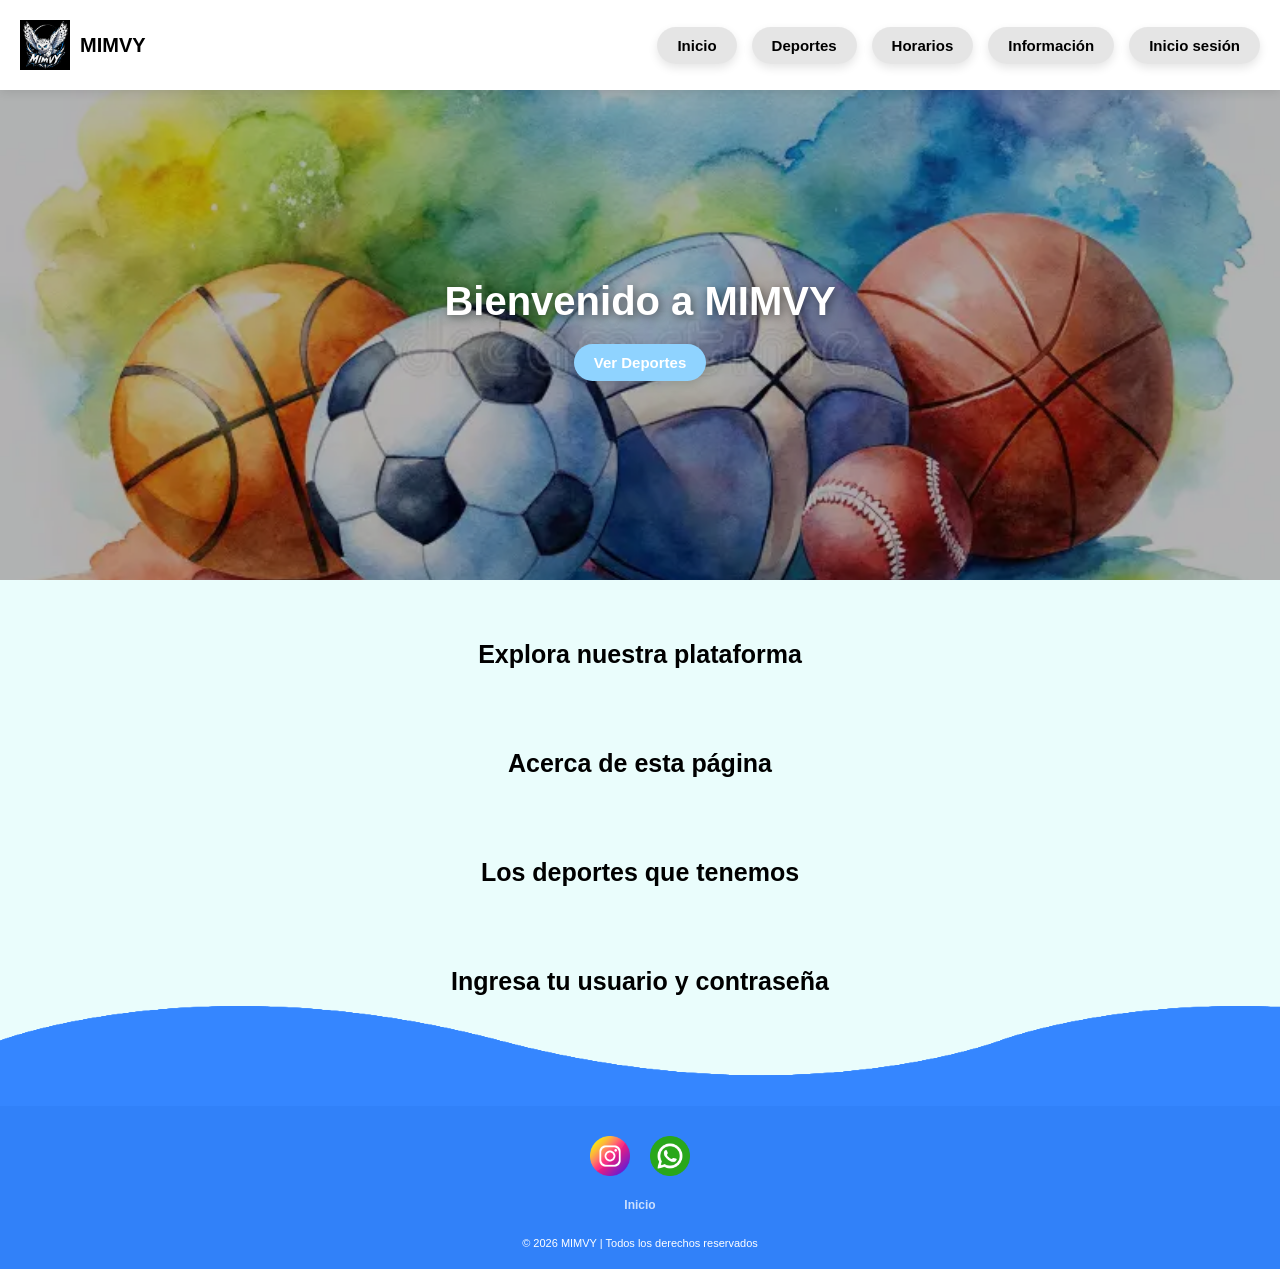
==== inicio/index.html @ f0205cd4 "modifique cosas de deportes" ====
<!DOCTYPE html>
<html lang="es">
<head>
    <meta charset="UTF-8">
    <meta name="viewport" content="width=device-width, initial-scale=1.0">
    <title>MIMVY</title>
    <link rel="stylesheet" href="styles.css">
    <link rel="icon" href="/Imagenes/buhos.ico">
</head>
<body> 

    <header>
        <div style="display: flex; align-items: center; gap: 10px;">
            <img src="/Imagenes/buho.jpg" alt="Buho" width="50" loading="lazy"> 
            <h1>MIMVY</h1>
        </div>
        
        <nav class="menu">
            <a class="btn1" href="../inicio/index.html">Inicio</a>
            <a class="btn1" href="../deportes/deportes.html">Deportes</a>
            <a class="btn1" href="">Horarios</a>
            <a class="btn1" href="">Información</a>
            <a class="btn1" href="login.html">Inicio sesión</a>
        </nav>
    </header>

    <!-- CARRUSEL COMO FONDO DE SECCIÓN -->
    <div class="carrusel">
        <!-- Capa de contenido sobre el fondo -->
        <div class="contenido-overlay">
            <h1>Bienvenido a MIMVY</h1>
            <a class="btn1" href="/Deportes/deportes.html" style="background: var(--blue); color: white;">Ver Deportes</a>
        </div>

        <!-- Imágenes que rotan al fondo -->
        <ul>
            <li>
                <img src="/Imagenes/principal.png" alt="deportes" loading="lazy">
            </li>
            <li>
                <img src="/Imagenes/futbol.png" alt="futbol" loading="lazy">
            </li>
            <li>
                <img src="/Imagenes/baloncesto.jpg" alt="baloncesto" loading="lazy">
            </li>
            <li>
                <img src="/Imagenes/voleyball.jpg" alt="voleyball" loading="lazy">
            </li>
        </ul>
    </div>
     
    <main>
        <section id="inicio" class="inicio">
            <h2>Explora nuestra plataforma</h2>
        </section>
        <section id="informacion" class="informacion">
            <h2>Acerca de esta página</h2>
        </section>
        <section id="deportes" class="deportes">
            <h2>Los deportes que tenemos</h2>
        </section>
        <section id="iniciar-sesion" class="iniciar-sesion">
            <h2>Ingresa tu usuario y contraseña</h2>
        </section>
    </main>

    <footer>
        <div class="ondas">
            <div class="onda" id="onda1"></div>
            <div class="onda" id="onda2"></div>
            <div class="onda" id="onda3"></div>
            <div class="onda" id="onda4"></div>
        </div>
        <ul class="social-icon">
            <li>
                <a href="https://www.instagram.com/mimvy_?igsh=NXpqemkydmVudzBk" target="_blank">
                    <img src="/Imagenes/instagram.png" alt="Instagram">
                </a>
            </li>
            <li>
                <a href="https://wa.me/573015488862" target="_blank">
                    <img src="/Imagenes/whatsapp.png" alt="WhatsApp">
                </a>
            </li>
        </ul>
        <ul class="menu-footer">
            <li><a href="#inicio">Inicio</a></li>
        </ul>
        <p>&copy; 2026 MIMVY | Todos los derechos reservados</p>
    </footer>

    <script src="scrpt.js"></script>
</body>
</html>
---- inicio/styles.css ----
/* --- VARIABLES Y RESET --- */
:root {
    --blue: #8fd3ff;
}

* {
    margin: 0;
    padding: 0;
    box-sizing: border-box;
    font-family: 'Poppins', Arial, sans-serif;
}

html {
    font-size: 62.5%;
    scroll-behavior: smooth;
    scroll-padding-top: 6rem;
    overflow-x: hidden;
}

body {
    background-color: #eafdfc;
    margin: 0;
    display: flex;
    flex-direction: column;
    min-height: 100vh;
}

/* --- HEADER Y NAVEGACIÓN --- */
header {
    position: fixed;
    top: 0;
    left: 0;
    right: 0;
    background: #fff;
    padding: 2rem;
    display: flex;
    align-items: center;
    justify-content: space-between;
    z-index: 1000;
    box-shadow: 0 2px 10px rgba(0,0,0,0.1);
}

.menu {
    display: flex;
    gap: 15px;
    margin-left: 40px;
}

a {
    color: black;
    font-weight: 600;
    text-decoration: none;
}

.btn1 {
    overflow: hidden;
    position: relative;
    font-size: 15px;
    background-color: rgba(0,0,0,0.1);
    box-shadow: 0px 4px 10px rgba(0,0,0,0.1);
    padding: 10px 20px;
    border-radius: 30px;
    display: inline-block;
    transition: 0.3s;
}

.btn1:hover {
    background-color: var(--blue);
    color: rgb(255, 243, 243);
}

/* --- CARRUSEL COMO FONDO (CORRECCIÓN) --- */
.carrusel {
    position: relative; /* Necesario para que el contenido flote dentro */
    width: 100%;
    height: 500px;      /* Altura de la sección del fondo */
    margin-top: 80px;   /* Para que no lo tape el header fixed */
    overflow: hidden;
}

/* Esta es la capa que va sobre las imágenes */
.contenido-overlay {
    position: absolute;
    top: 0;
    left: 0;
    width: 100%;
    height: 100%;
    z-index: 10;
    display: flex;
    flex-direction: column;
    justify-content: center;
    align-items: center;
    background: rgba(0, 0, 0, 0.3); /* Oscurece un poco la imagen para leer el texto */
    color: white;
    text-align: center;
}

.contenido-overlay h1 {
    font-size: 4rem;
    margin-bottom: 20px;
    text-shadow: 2px 2px 10px rgba(0,0,0,0.5);
}

.carrusel ul {
    display: flex;
    padding: 0;
    width: 400%;
    height: 100%;
    animation: carrusel 20s infinite alternate ease-in-out;
}

.carrusel li {
    width: 100%;
    height: 100%;
    list-style: none;
}

.carrusel img {
    width: 100vw;
    height: 100%;
    object-fit: cover; /* Clave para que la imagen no se deforme al ser fondo */
}

@keyframes carrusel {
    0% { margin-left: 0; }
    20% { margin-left: 0; }
    25% { margin-left: -100%; }
    45% { margin-left: -100%; }
    50% { margin-left: -200%; }
    70% { margin-left: -200%; }
    75% { margin-left: -300%; }
    100% { margin-left: -300%; }
}

/* --- MAIN Y SECCIONES --- */
main {
    padding: 20px;
    margin-bottom: 50px;
}

section {
    padding: 40px 0;
    text-align: center;
}

section h2 {
    font-size: 2.5rem;
}

/* --- FOOTER CON ONDAS --- */
footer {
    position: relative;
    width: 100%;
    background: rgb(49, 129, 249);
    min-height: 100px;
    padding: 20px 50px;
    display: flex;
    justify-content: center;
    align-items: center;
    flex-direction: column;
    margin-top: auto;
}

footer .social-icon, footer .menu-footer {
    display: flex;
    justify-content: center;
    align-items: center;
    margin: 10px 0;
    flex-wrap: wrap;
    padding: 0;
    list-style: none;
}

footer .social-icon li a img {
    width: 40px;
    height: 40px;
    margin: 0 10px;
    transition: 0.5s;
}

footer .social-icon li a:hover {
    transform: translateY(-10px);
}

footer .menu-footer li a {
    font-size: 1.2em;
    margin: 0 10px;
    color: #fff;
    opacity: 0.75;
}

footer .menu-footer li a:hover {
    opacity: 1;
}

footer p {
    color: #fff;
    margin-top: 15px;
    font-size: 1.1em;
}

/* ONDAS ANIMADAS */
footer .onda {
    position: absolute;
    top: -100px;
    left: 0;
    width: 100%;
    height: 100px;
    background: url(/Imagenes/wave.png);
    background-size: 1000px 100px;
}

footer #onda1 { z-index: 1000; opacity: 1; bottom: 0; animation: animateWave 4s linear infinite; }
footer #onda2 { z-index: 999; opacity: 0.5; bottom: 10px; animation: animateWave_02 4s linear infinite; }
footer #onda3 { z-index: 1000; opacity: 0.2; bottom: 15px; animation: animateWave 3s linear infinite; }
footer #onda4 { z-index: 999; opacity: 0.7; bottom: 20px; animation: animateWave_02 3s linear infinite; }

@keyframes animateWave {
    0% { background-position-x: 1000px; }
    100% { background-position-x: 0px; }
}

@keyframes animateWave_02 {
    0% { background-position-x: 0px; }
    100% { background-position-x: 1000px; }
}

/* --- RESPONSIVE --- */
@media(max-width:991px){
    .carrusel {
        height: 350px;
    }
    .contenido-overlay h1 {
        font-size: 2.5rem;
    }
}
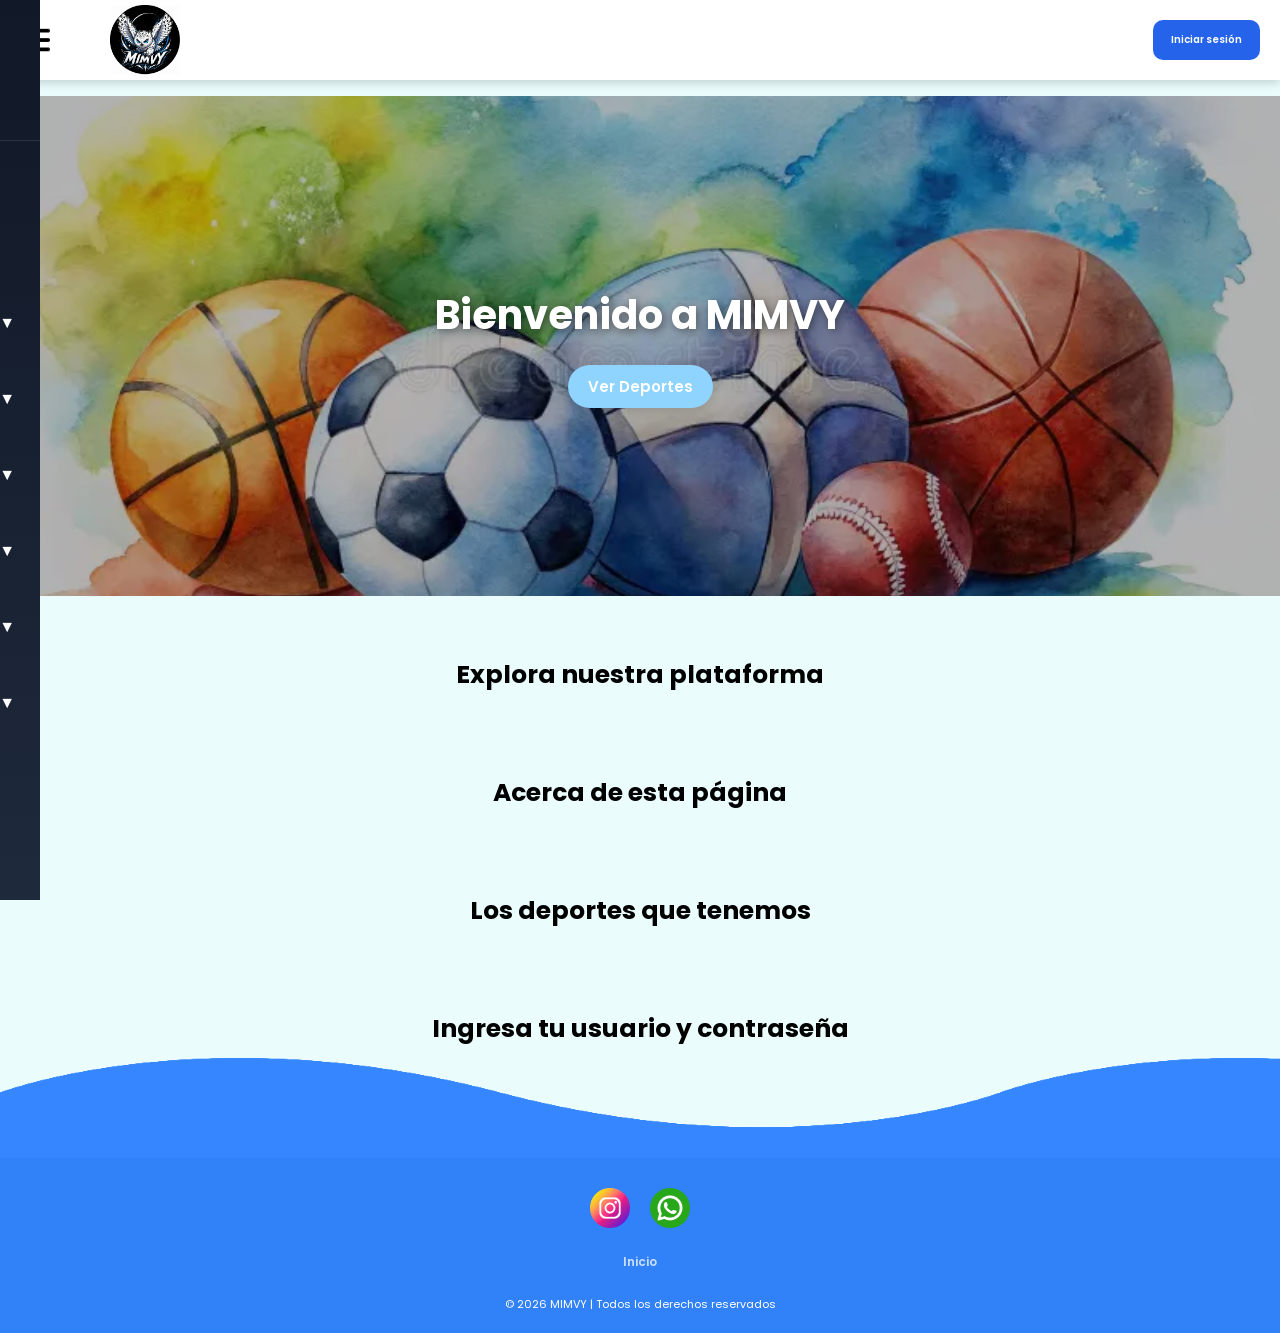
==== commit e2f37005: "resolvi conflicto en el css" ====
--- a/inicio/index.html
+++ b/inicio/index.html
@@ -1,12 +1,20 @@
 <!DOCTYPE html>
 <html lang="es">
+
 <head>
     <meta charset="UTF-8">
     <meta name="viewport" content="width=device-width, initial-scale=1.0">
     <title>MIMVY</title>
+
     <link rel="stylesheet" href="styles.css">
-    <link rel="icon" href="/Imagenes/buhos.ico">
+
+
+    <!-- Fuente -->
+    <link rel="preconnect" href="https://fonts.googleapis.com">
+    <link rel="preconnect" href="https://fonts.gstatic.com" crossorigin>
+    <link href="https://fonts.googleapis.com/css2?family=Poppins:wght@300;400;600&display=swap" rel="stylesheet">
 </head>
+<<<<<<< HEAD
 <body> 
 
     <header>
@@ -24,6 +32,113 @@
         </nav>
     </header>
 
+
+
+<body>
+
+    <header>
+
+        <img src="/imagenes-1/menu.png" alt="Menu" width="40" class="menu-icon">
+
+        <img src="/imagenes-1/buhos.ico" alt="Buho" width="70">
+
+        <a href="login.html" class="login-btn">Iniciar sesión</a>
+
+    </header>
+
+    <nav class="menu">
+
+    <div class="menu-header">
+        <img src="/imagenes-1/buhos.ico" class="menu-logo">
+        <h2>MIMVY</h2>
+    </div>
+
+    <a href="#">Inicio</a>
+
+    <div class="accordion">
+        <button class="accordion-btn">
+             Deportes
+            <span class="arrow">▼</span>
+        </button>
+
+        <div class="submenu">
+            <a href="#">Fútbol</a>
+            <a href="#">Baloncesto</a>
+            <a href="#">Voleibol</a>
+        </div>
+    </div>
+
+    <div class="accordion">
+        <button class="accordion-btn">
+            👥 Equipos
+            <span class="arrow">▼</span>
+        </button>
+
+        <div class="submenu">
+            <a href="#">Fútbol</a>
+            <a href="#">Baloncesto</a>
+            <a href="#">Voleibol</a>
+        </div>
+    </div>
+
+    <div class="accordion">
+        <button class="accordion-btn">
+            📅 Calendario
+            <span class="arrow">▼</span>
+        </button>
+
+        <div class="submenu">
+            <a href="#">Fútbol</a>
+            <a href="#">Baloncesto</a>
+            <a href="#">Voleibol</a>
+        </div>
+    </div>
+
+    <div class="accordion">
+        <button class="accordion-btn">
+            🏆 Resultados
+            <span class="arrow">▼</span>
+        </button>
+
+        <div class="submenu">
+            <a href="#">Fútbol</a>
+            <a href="#">Baloncesto</a>
+            <a href="#">Voleibol</a>
+        </div>
+    </div>
+
+    <div class="accordion">
+        <button class="accordion-btn">
+            📊 Clasificación
+            <span class="arrow">▼</span>
+        </button>
+
+        <div class="submenu">
+            <a href="#">Fútbol</a>
+            <a href="#">Baloncesto</a>
+            <a href="#">Voleibol</a>
+        </div>
+    </div>
+
+    <div class="accordion">
+        <button class="accordion-btn">
+            ℹ Información
+            <span class="arrow">▼</span>
+        </button>
+
+        <div class="submenu">
+            <a href="#">Reglamento</a>
+            <a href="#">Contacto</a>
+            <a href="#">Sobre torneo</a>
+        </div>
+    </div>
+
+</nav>
+
+<div class="overlay"></div>
+
+    
+       
     <!-- CARRUSEL COMO FONDO DE SECCIÓN -->
     <div class="carrusel">
         <!-- Capa de contenido sobre el fondo -->
@@ -89,6 +204,9 @@
         <p>&copy; 2026 MIMVY | Todos los derechos reservados</p>
     </footer>
 
+
     <script src="scrpt.js"></script>
+
 </body>
+
 </html>
--- a/inicio/styles.css
+++ b/inicio/styles.css
@@ -1,3 +1,4 @@
+
 /* --- VARIABLES Y RESET --- */
 :root {
     --blue: #8fd3ff;
@@ -20,10 +21,320 @@
 body {
     background-color: #eafdfc;
     margin: 0;
+
+
+/* Reset general */
+*{
+margin:0;
+padding:0;
+box-sizing:border-box;
+font-family:'Poppins',sans-serif;
+}
+
+/* HEADER */
+header{
+position:fixed;
+top:0;
+left:0;
+right:0;
+
+height:80px;
+background:#c8dcf7;
+
+display:flex;
+align-items:center;
+justify-content:space-between;
+
+padding:0 20px;
+gap:60px;
+
+z-index:1000;
+
+box-shadow:0 5px 15px rgba(0,0,0,.15);
+}
+
+
+/* HAMBURGUESA */
+.menu-icon{
+width:30px;
+cursor:pointer;
+position:relative;
+z-index:2000;
+transition:.25s ease;
+}
+
+/* crece al pasar mouse */
+.menu-icon:hover{
+transform:scale(1.08);
+}
+
+/* se hunde al click */
+.menu-icon:active{
+transform:scale(.92);
+}
+
+
+/* LOGO */
+.logo{
+height:65px;
+width:65px;
+border-radius:100%;
+object-fit:cover;
+}
+
+
+/* LOGIN */
+.login-btn{
+
+margin-left:auto;
+text-decoration:none;
+color:white;
+background:#2563eb;
+padding:12px 18px;
+border-radius:10px;
+transition:.3s;
+}
+
+.login-btn:hover{
+background:#1d4ed8;
+}
+
+
+/* SIDEBAR / barra lateral*/
+.menu{
+position:fixed;
+
+top:0;
+
+/* oculto fuera pantalla */
+left:-320px;
+
+width:320px;
+height:100vh;
+overflow-y:auto;
+background:linear-gradient(180deg,#111827,#1e293b);
+
+padding-top:30px;
+
+display:flex;
+flex-direction:column;
+
+transition:.45s ease;
+
+z-index:1001;
+}
+
+
+/* cuando JS agrega active */
+.menu.active{
+left:0;
+}
+
+
+/* LINKS */
+.menu a,
+.accordion-btn{
+
+width:100%;
+
+padding:18px 25px;
+
+border:none;
+background:none;
+
+color:white;
+
+text-decoration:none;
+
+cursor:pointer;
+
+display:flex;
+justify-content:space-between;
+align-items:center;
+
+font-size:16px;
+
+transition:.3s;
+}
+
+
+/* hover links */
+.menu a:hover,
+.accordion-btn:hover{
+
+background:rgba(255,255,255,.05);
+
+padding-left:35px;
+
+border-left:4px solid #2563eb;
+}
+
+
+/* SUBMENÚ */
+.submenu{
+
+max-height:0;
+
+overflow:hidden;
+
+background:#22304d;
+
+transition:max-height .45s ease;
+}
+
+
+/* links internos */
+.submenu a{
+padding-left:55px;
+}
+
+
+/* flecha */
+.arrow{
+transition:.35s;
+}
+
+
+/* gira flecha */
+.accordion.active .arrow{
+transform:rotate(180deg);
+}
+
+
+/* abre submenu */
+.accordion.active .submenu{
+max-height:300px;
+}
+
+
+/* overlay oscuro */
+.overlay{
+
+position:fixed;
+
+inset:0;
+
+background:rgba(0,0,0,.45);
+
+opacity:0;
+
+pointer-events:none;
+
+transition:.35s;
+
+z-index:999;
+}
+
+
+/* visible */
+.overlay.active{
+opacity:1;
+pointer-events:auto;
+}
+
+/* Encabezado del menú lateral */
+.menu-header{
+
+/* activa flexbox → pone elementos en fila */
+display:flex;
+
+/* centra verticalmente logo y texto */
+align-items:center;
+
+/* espacio entre logo y nombre */
+gap:12px;
+
+/* espacio interno alrededor */
+padding:45px 20px 20px 50px;
+
+/* separación debajo del encabezado */
+margin-bottom:60px;
+
+/* color del texto */
+color:white;
+
+/* línea divisora inferior */
+border-bottom:1px solid rgba(255,255,255,.1);
+
+}
+/*Modifica el tamaño del texto dentro del menú */
+.menu-header h2{
+    font-family:'Poppins', sans-serif;
+    font-size:28px;
+    font-weight:400;
+}
+
+
+
+/* Imagen del logo dentro del menú */
+.menu-logo{
+
+/* ancho fijo */
+width:45px;
+
+/* alto fijo */
+height:45px;
+
+/* lo vuelve circular */
+border-radius:50%;
+
+/* recorta y ajusta imagen sin deformarla */
+object-fit:cover;
+position:relative;
+top:-3px;
+}
+
+@media (max-width:768px){
+
+header{
+gap:15px;
+padding:0 15px;
+}
+
+.logo{
+width:50px;
+height:50px;
+}
+
+.menu{
+width:260px;
+left:-260px;
+}
+
+.menu-header h2{
+font-size:22px;
+}
+
+.login-btn{
+padding:10px 14px;
+font-size:14px;
+}
+}
+
+
+/* --- VARIABLES Y RESET --- */
+:root {
+    --blue: #8fd3ff;
+}
+
+
+
+html {
+    font-size: 62.5%;
+    scroll-behavior: smooth;
+    scroll-padding-top: 6rem;
+    overflow-x: hidden;
+}
+
+body {
+    background-color: #eafdfc;
+    margin: 0;
+
     display: flex;
     flex-direction: column;
     min-height: 100vh;
 }
+
 
 /* --- HEADER Y NAVEGACIÓN --- */
 header {
@@ -69,6 +380,32 @@
     color: rgb(255, 243, 243);
 }
 
+
+
+a {
+    color: black;
+    font-weight: 600;
+    text-decoration: none;
+}
+
+.btn1 {
+    overflow: hidden;
+    position: relative;
+    font-size: 15px;
+    background-color: rgba(0,0,0,0.1);
+    box-shadow: 0px 4px 10px rgba(0,0,0,0.1);
+    padding: 10px 20px;
+    border-radius: 30px;
+    display: inline-block;
+    transition: 0.3s;
+}
+
+.btn1:hover {
+    background-color: var(--blue);
+    color: rgb(255, 243, 243);
+}
+
+
 /* --- CARRUSEL COMO FONDO (CORRECCIÓN) --- */
 .carrusel {
     position: relative; /* Necesario para que el contenido flote dentro */
@@ -233,4 +570,4 @@
     .contenido-overlay h1 {
         font-size: 2.5rem;
     }
-}+}}
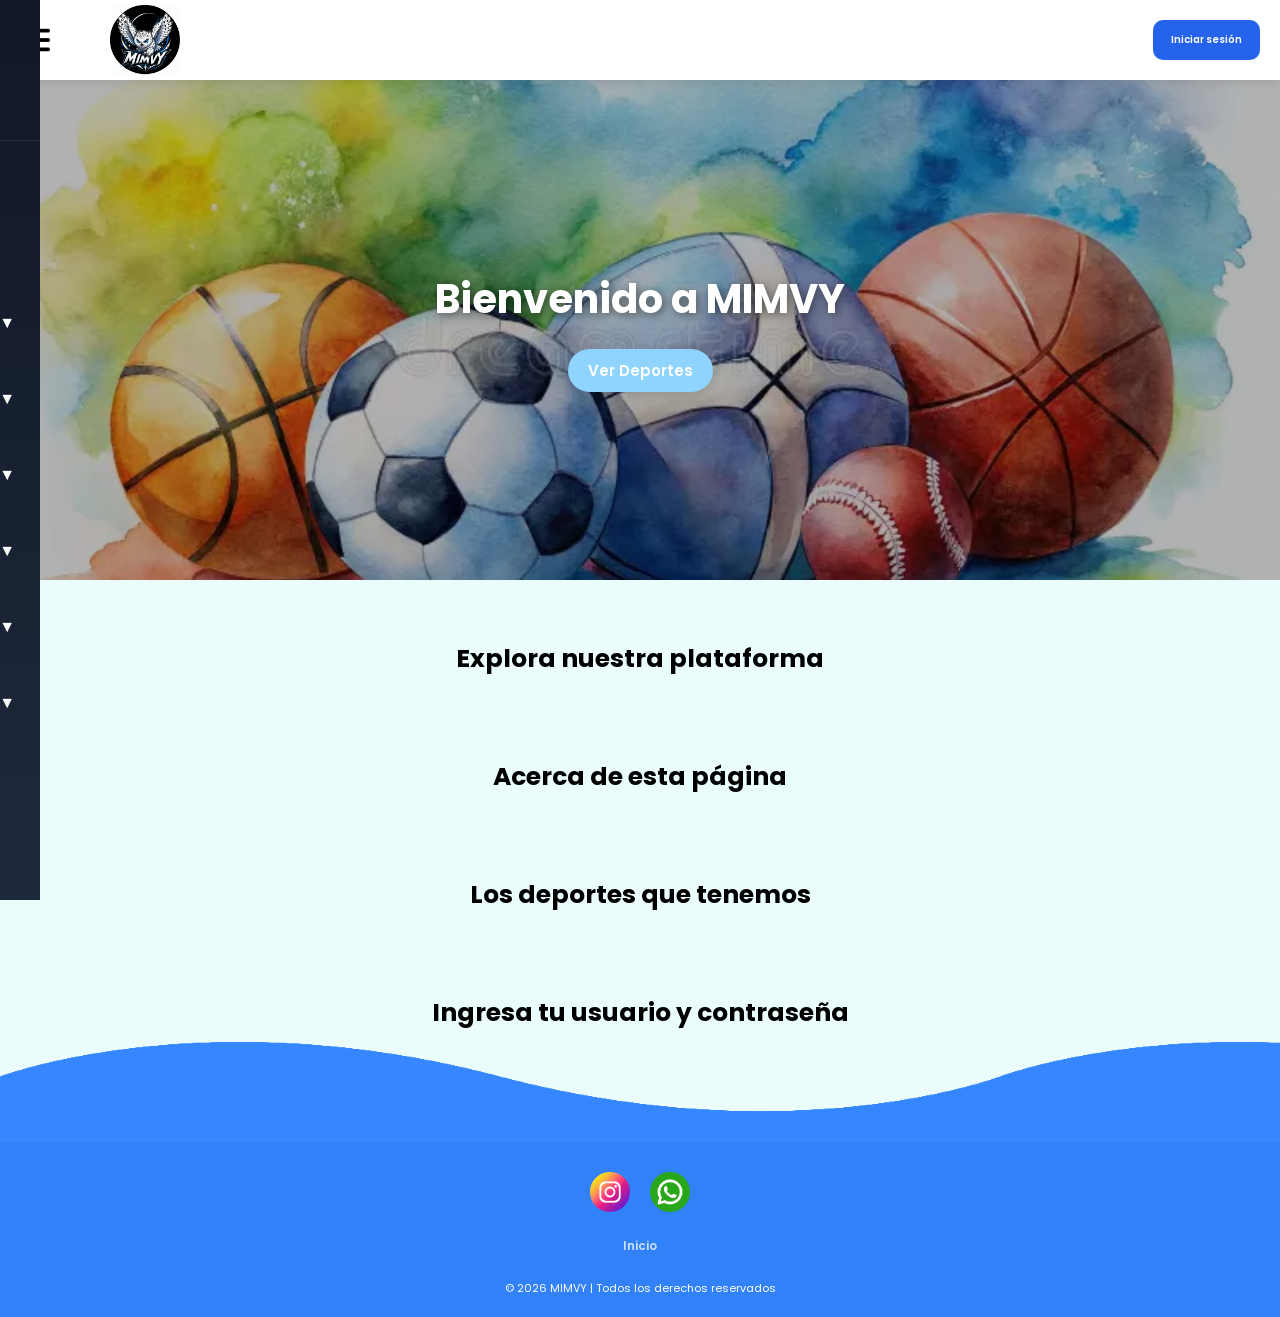
==== commit e6cd8c1c: "Agregué cambios en el login" ====
--- a/inicio/index.html
+++ b/inicio/index.html
@@ -14,25 +14,6 @@
     <link rel="preconnect" href="https://fonts.gstatic.com" crossorigin>
     <link href="https://fonts.googleapis.com/css2?family=Poppins:wght@300;400;600&display=swap" rel="stylesheet">
 </head>
-<<<<<<< HEAD
-<body> 
-
-    <header>
-        <div style="display: flex; align-items: center; gap: 10px;">
-            <img src="/Imagenes/buho.jpg" alt="Buho" width="50" loading="lazy"> 
-            <h1>MIMVY</h1>
-        </div>
-        
-        <nav class="menu">
-            <a class="btn1" href="../inicio/index.html">Inicio</a>
-            <a class="btn1" href="../deportes/deportes.html">Deportes</a>
-            <a class="btn1" href="">Horarios</a>
-            <a class="btn1" href="">Información</a>
-            <a class="btn1" href="login.html">Inicio sesión</a>
-        </nav>
-    </header>
-
-
 
 <body>
 
@@ -42,7 +23,7 @@
 
         <img src="/imagenes-1/buhos.ico" alt="Buho" width="70">
 
-        <a href="login.html" class="login-btn">Iniciar sesión</a>
+        <a href="/login/login.html" class="login-btn">Iniciar sesión</a>
 
     </header>
 
@@ -139,6 +120,7 @@
 
     
        
+
     <!-- CARRUSEL COMO FONDO DE SECCIÓN -->
     <div class="carrusel">
         <!-- Capa de contenido sobre el fondo -->
@@ -153,7 +135,7 @@
                 <img src="/Imagenes/principal.png" alt="deportes" loading="lazy">
             </li>
             <li>
-                <img src="/Imagenes/futbol.png" alt="futbol" loading="lazy">
+                <img src="/Imagenes/Imagen-real.png" alt="futbol" loading="lazy">
             </li>
             <li>
                 <img src="/Imagenes/baloncesto.jpg" alt="baloncesto" loading="lazy">
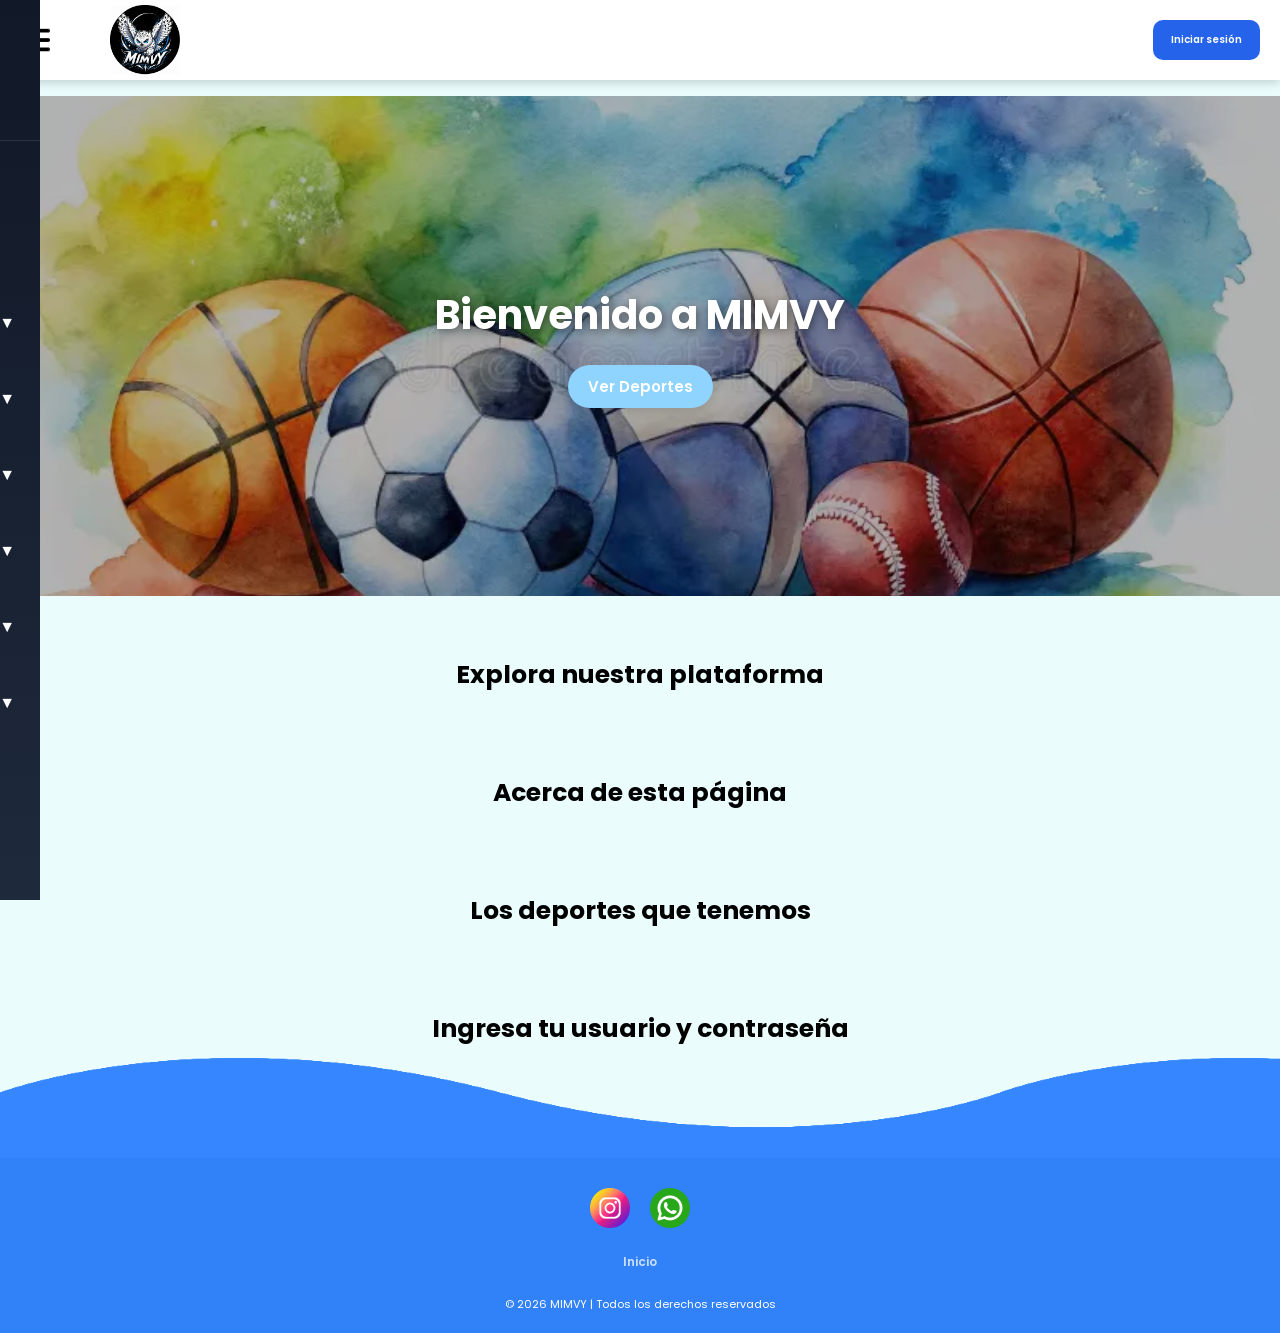
==== commit bbeb82fa: "Agregué conexiona php y el login" ====
--- a/inicio/index.html
+++ b/inicio/index.html
@@ -14,6 +14,25 @@
     <link rel="preconnect" href="https://fonts.gstatic.com" crossorigin>
     <link href="https://fonts.googleapis.com/css2?family=Poppins:wght@300;400;600&display=swap" rel="stylesheet">
 </head>
+<<<<<<< HEAD
+<body> 
+
+    <header>
+        <div style="display: flex; align-items: center; gap: 10px;">
+            <img src="/Imagenes/buho.jpg" alt="Buho" width="50" loading="lazy"> 
+            <h1>MIMVY</h1>
+        </div>
+        
+        <nav class="menu">
+            <a class="btn1" href="../inicio/index.html">Inicio</a>
+            <a class="btn1" href="../deportes/deportes.html">Deportes</a>
+            <a class="btn1" href="">Horarios</a>
+            <a class="btn1" href="">Información</a>
+            <a class="btn1" href="login.html">Inicio sesión</a>
+        </nav>
+    </header>
+
+
 
 <body>
 
@@ -120,7 +139,6 @@
 
     
        
-
     <!-- CARRUSEL COMO FONDO DE SECCIÓN -->
     <div class="carrusel">
         <!-- Capa de contenido sobre el fondo -->
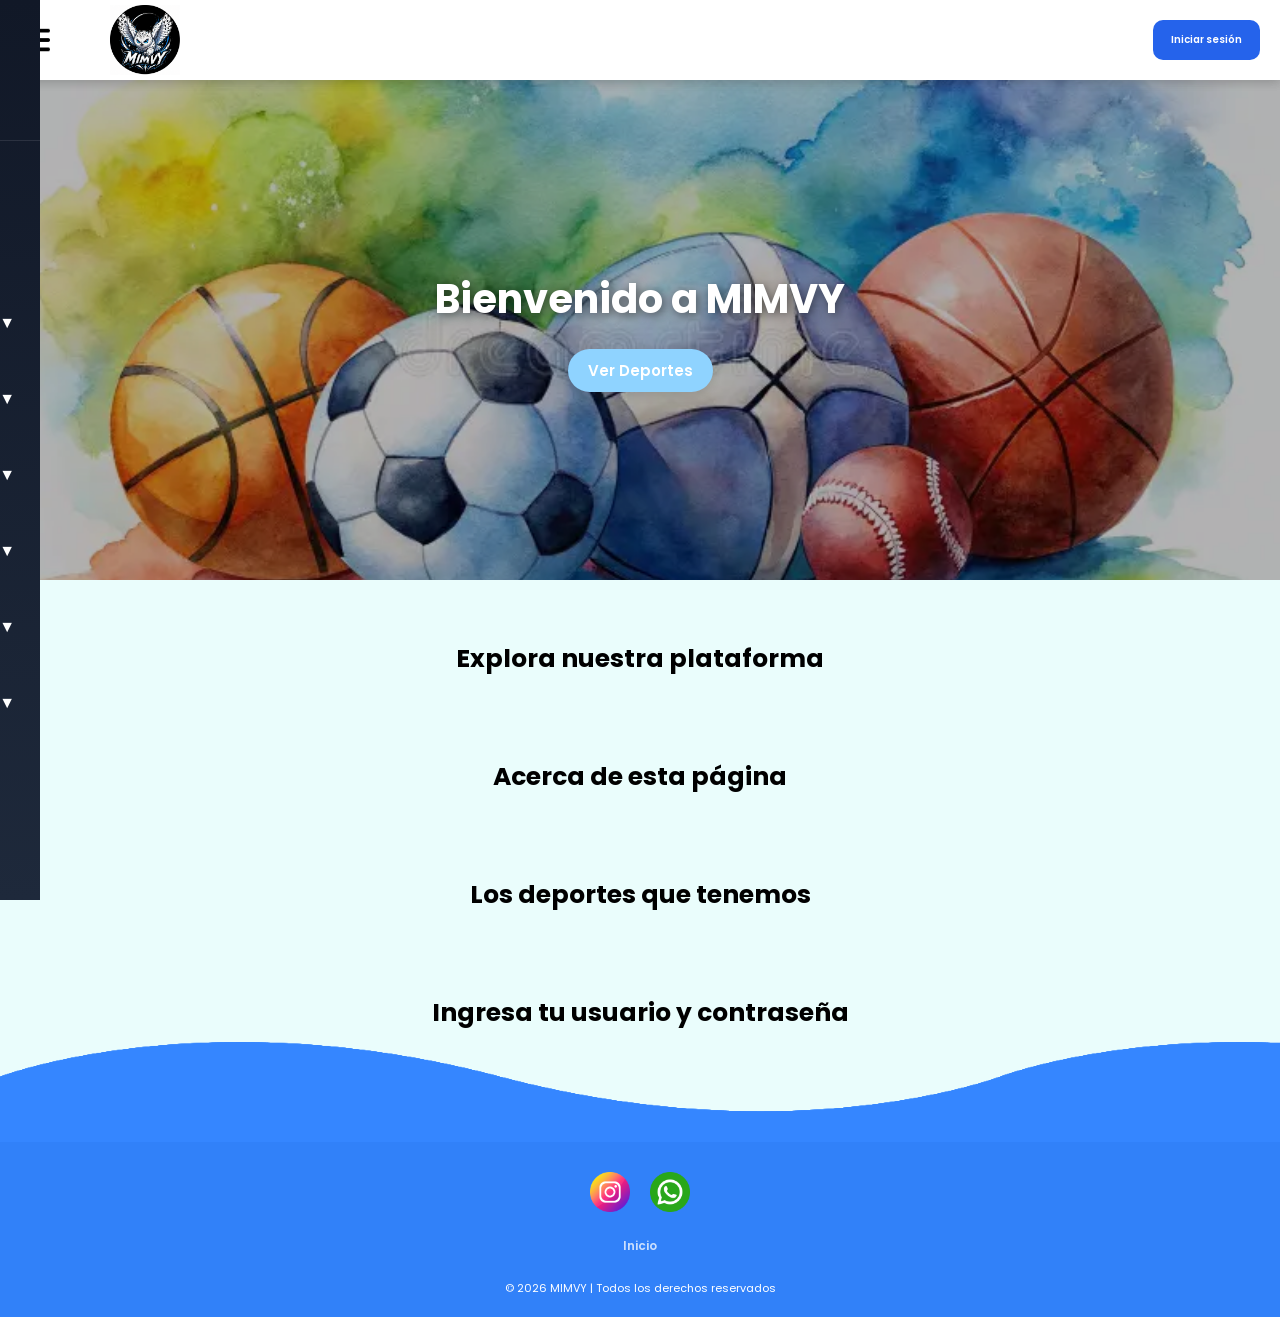
==== commit 41027dc5: "Agregué footer y carrusel" ====
--- a/inicio/index.html
+++ b/inicio/index.html
@@ -14,7 +14,7 @@
     <link rel="preconnect" href="https://fonts.gstatic.com" crossorigin>
     <link href="https://fonts.googleapis.com/css2?family=Poppins:wght@300;400;600&display=swap" rel="stylesheet">
 </head>
-<<<<<<< HEAD
+
 <body> 
 
     <header>
@@ -24,11 +24,11 @@
         </div>
         
         <nav class="menu">
-            <a class="btn1" href="../inicio/index.html">Inicio</a>
-            <a class="btn1" href="../deportes/deportes.html">Deportes</a>
+            <a class="btn1" href="../inicio/login.html">Inicio</a>
+            <a class="btn1" href="/Deportes/deportes.html">Deportes</a>
             <a class="btn1" href="">Horarios</a>
             <a class="btn1" href="">Información</a>
-            <a class="btn1" href="login.html">Inicio sesión</a>
+            <a class="btn1" href="/login/login.html">Inicio sesión</a>
         </nav>
     </header>
 
@@ -53,7 +53,7 @@
         <h2>MIMVY</h2>
     </div>
 
-    <a href="#">Inicio</a>
+    <a href="/inicio/index.html">Inicio</a>
 
     <div class="accordion">
         <button class="accordion-btn">
@@ -136,9 +136,6 @@
 </nav>
 
 <div class="overlay"></div>
-
-    
-       
     <!-- CARRUSEL COMO FONDO DE SECCIÓN -->
     <div class="carrusel">
         <!-- Capa de contenido sobre el fondo -->
@@ -205,7 +202,7 @@
     </footer>
 
 
-    <script src="scrpt.js"></script>
+    <script src="script.js"></script>
 
 </body>
 
--- a/inicio/styles.css
+++ b/inicio/styles.css
@@ -21,7 +21,7 @@
 body {
     background-color: #eafdfc;
     margin: 0;
-
+}
 
 /* Reset general */
 *{
@@ -570,4 +570,4 @@
     .contenido-overlay h1 {
         font-size: 2.5rem;
     }
-}}
+}
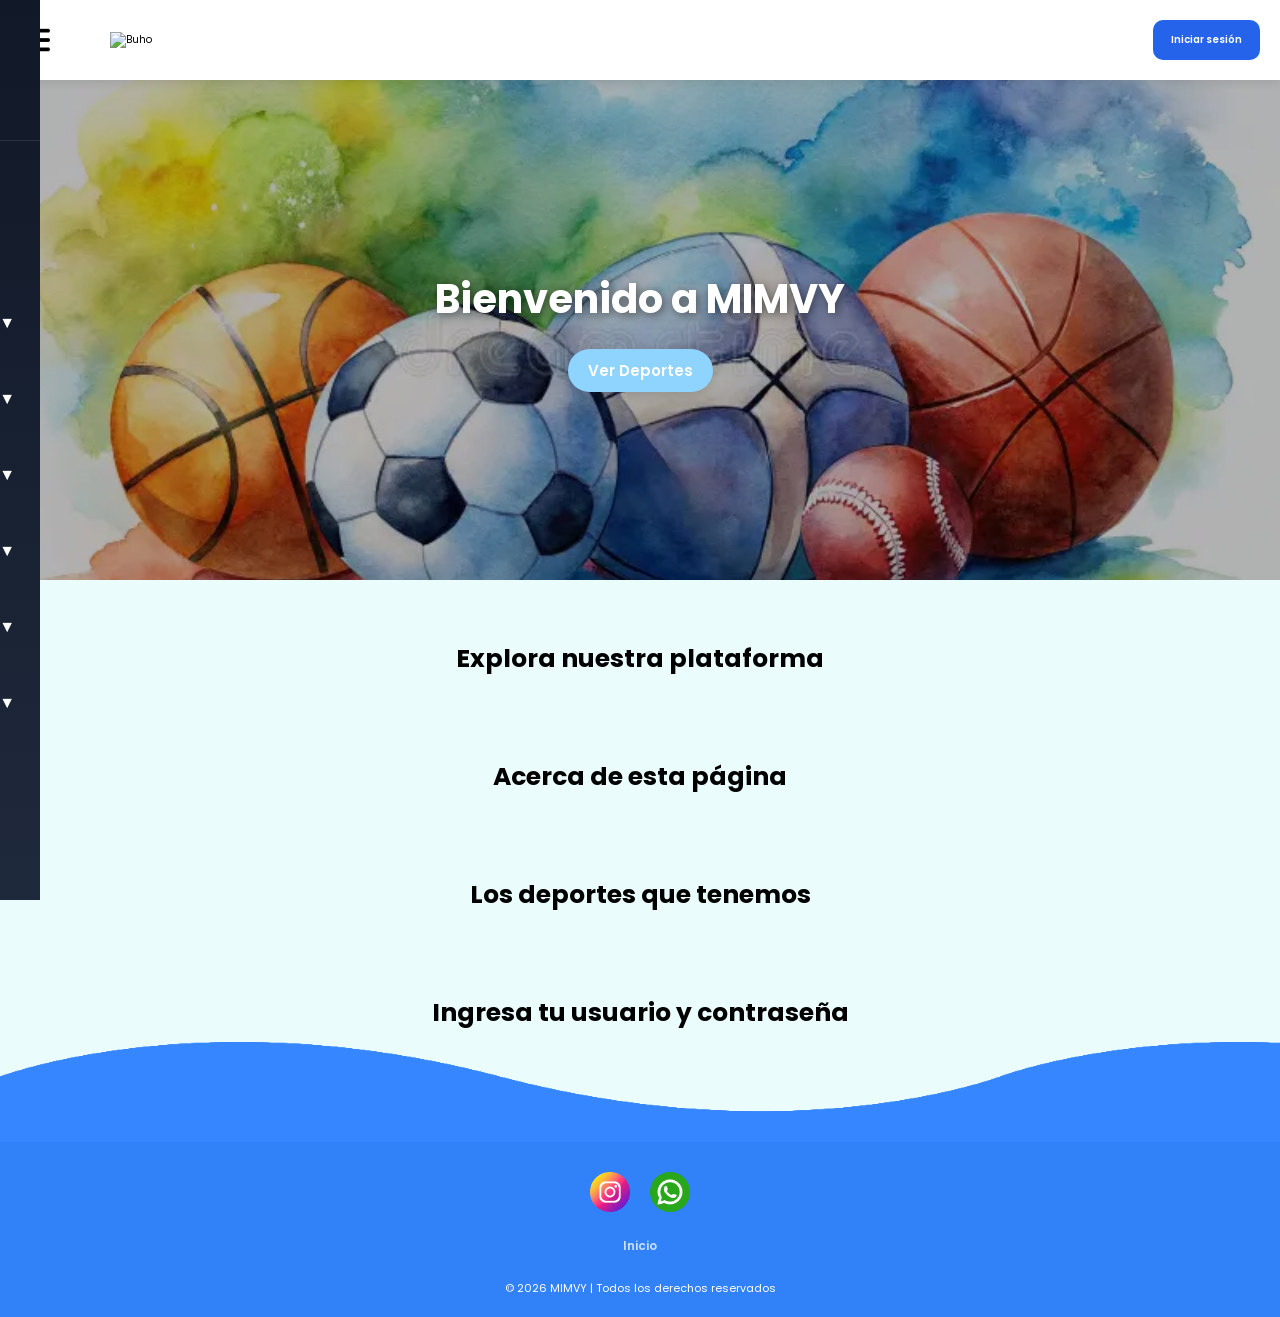
==== commit 84042c2f: "Agregue nuevas secciones" ====
--- a/inicio/index.html
+++ b/inicio/index.html
@@ -15,45 +15,26 @@
     <link href="https://fonts.googleapis.com/css2?family=Poppins:wght@300;400;600&display=swap" rel="stylesheet">
 </head>
 
-<body> 
-
-    <header>
-        <div style="display: flex; align-items: center; gap: 10px;">
-            <img src="/Imagenes/buho.jpg" alt="Buho" width="50" loading="lazy"> 
-            <h1>MIMVY</h1>
-        </div>
-        
-        <nav class="menu">
-            <a class="btn1" href="../inicio/login.html">Inicio</a>
-            <a class="btn1" href="/Deportes/deportes.html">Deportes</a>
-            <a class="btn1" href="">Horarios</a>
-            <a class="btn1" href="">Información</a>
-            <a class="btn1" href="/login/login.html">Inicio sesión</a>
-        </nav>
-    </header>
-
-
-
 <body>
 
     <header>
 
         <img src="/imagenes-1/menu.png" alt="Menu" width="40" class="menu-icon">
 
-        <img src="/imagenes-1/buhos.ico" alt="Buho" width="70">
+        <img src="/imagenes/buhos.ico" alt="Buho" width="70">
 
-        <a href="/login/login.html" class="login-btn">Iniciar sesión</a>
+        <a href="login.html" class="login-btn">Iniciar sesión</a>
 
     </header>
 
     <nav class="menu">
 
     <div class="menu-header">
-        <img src="/imagenes-1/buhos.ico" class="menu-logo">
+        <img src="/imagenes/buhos.ico" class="menu-logo">
         <h2>MIMVY</h2>
     </div>
 
-    <a href="/inicio/index.html">Inicio</a>
+    <a href="#">Inicio</a>
 
     <div class="accordion">
         <button class="accordion-btn">
@@ -136,6 +117,10 @@
 </nav>
 
 <div class="overlay"></div>
+
+    
+       
+
     <!-- CARRUSEL COMO FONDO DE SECCIÓN -->
     <div class="carrusel">
         <!-- Capa de contenido sobre el fondo -->
@@ -150,7 +135,7 @@
                 <img src="/Imagenes/principal.png" alt="deportes" loading="lazy">
             </li>
             <li>
-                <img src="/Imagenes/Imagen-real.png" alt="futbol" loading="lazy">
+                <img src="/Imagenes/futbol.png" alt="futbol" loading="lazy">
             </li>
             <li>
                 <img src="/Imagenes/baloncesto.jpg" alt="baloncesto" loading="lazy">
@@ -202,7 +187,7 @@
     </footer>
 
 
-    <script src="script.js"></script>
+    <script src="scrpt.js"></script>
 
 </body>
 
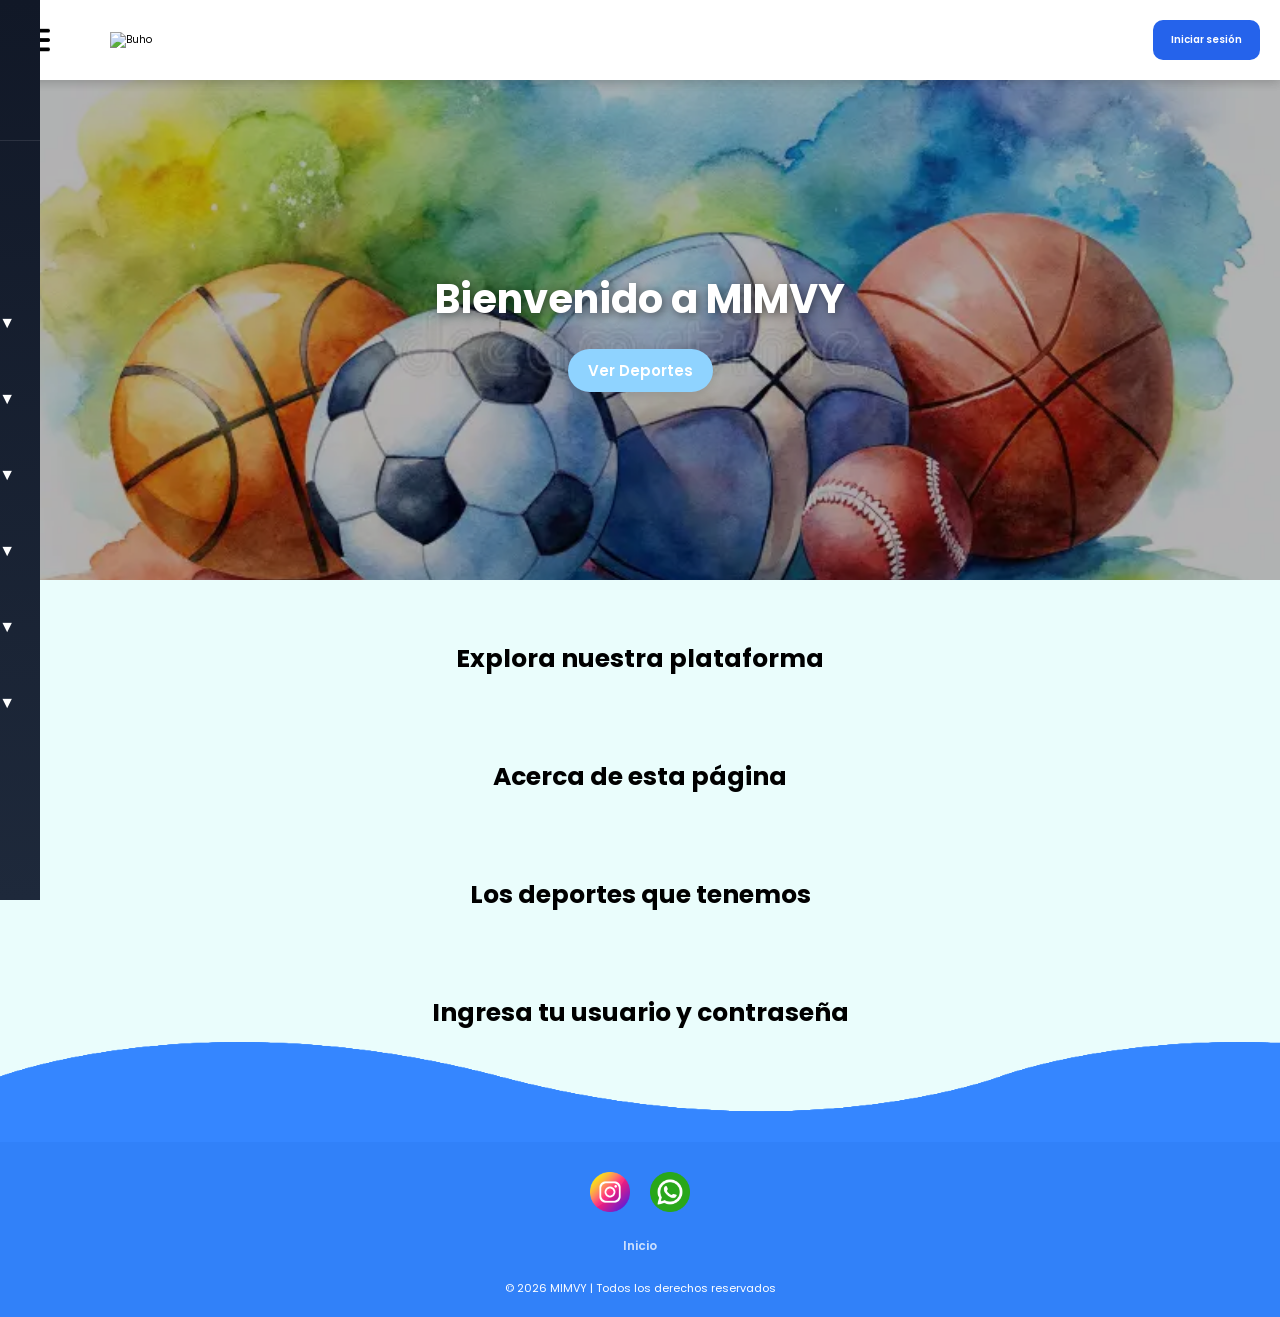
==== commit db9a199d: "Merge branch 'main' of https://github.com/corvale762-coder/Mimvy-Trabajo_Final" ====
--- a/inicio/index.html
+++ b/inicio/index.html
@@ -15,6 +15,25 @@
     <link href="https://fonts.googleapis.com/css2?family=Poppins:wght@300;400;600&display=swap" rel="stylesheet">
 </head>
 
+<body> 
+
+    <header>
+        <div style="display: flex; align-items: center; gap: 10px;">
+            <img src="/Imagenes/buho.jpg" alt="Buho" width="50" loading="lazy"> 
+            <h1>MIMVY</h1>
+        </div>
+        
+        <nav class="menu">
+            <a class="btn1" href="../inicio/login.html">Inicio</a>
+            <a class="btn1" href="/Deportes/deportes.html">Deportes</a>
+            <a class="btn1" href="">Horarios</a>
+            <a class="btn1" href="">Información</a>
+            <a class="btn1" href="/login/login.html">Inicio sesión</a>
+        </nav>
+    </header>
+
+
+
 <body>
 
     <header>
@@ -23,7 +42,7 @@
 
         <img src="/imagenes/buhos.ico" alt="Buho" width="70">
 
-        <a href="login.html" class="login-btn">Iniciar sesión</a>
+        <a href="/login/login.html" class="login-btn">Iniciar sesión</a>
 
     </header>
 
@@ -34,7 +53,7 @@
         <h2>MIMVY</h2>
     </div>
 
-    <a href="#">Inicio</a>
+    <a href="/inicio/index.html">Inicio</a>
 
     <div class="accordion">
         <button class="accordion-btn">
@@ -117,10 +136,6 @@
 </nav>
 
 <div class="overlay"></div>
-
-    
-       
-
     <!-- CARRUSEL COMO FONDO DE SECCIÓN -->
     <div class="carrusel">
         <!-- Capa de contenido sobre el fondo -->
@@ -135,7 +150,7 @@
                 <img src="/Imagenes/principal.png" alt="deportes" loading="lazy">
             </li>
             <li>
-                <img src="/Imagenes/futbol.png" alt="futbol" loading="lazy">
+                <img src="/Imagenes/Imagen-real.png" alt="futbol" loading="lazy">
             </li>
             <li>
                 <img src="/Imagenes/baloncesto.jpg" alt="baloncesto" loading="lazy">
@@ -187,7 +202,7 @@
     </footer>
 
 
-    <script src="scrpt.js"></script>
+    <script src="script.js"></script>
 
 </body>
 
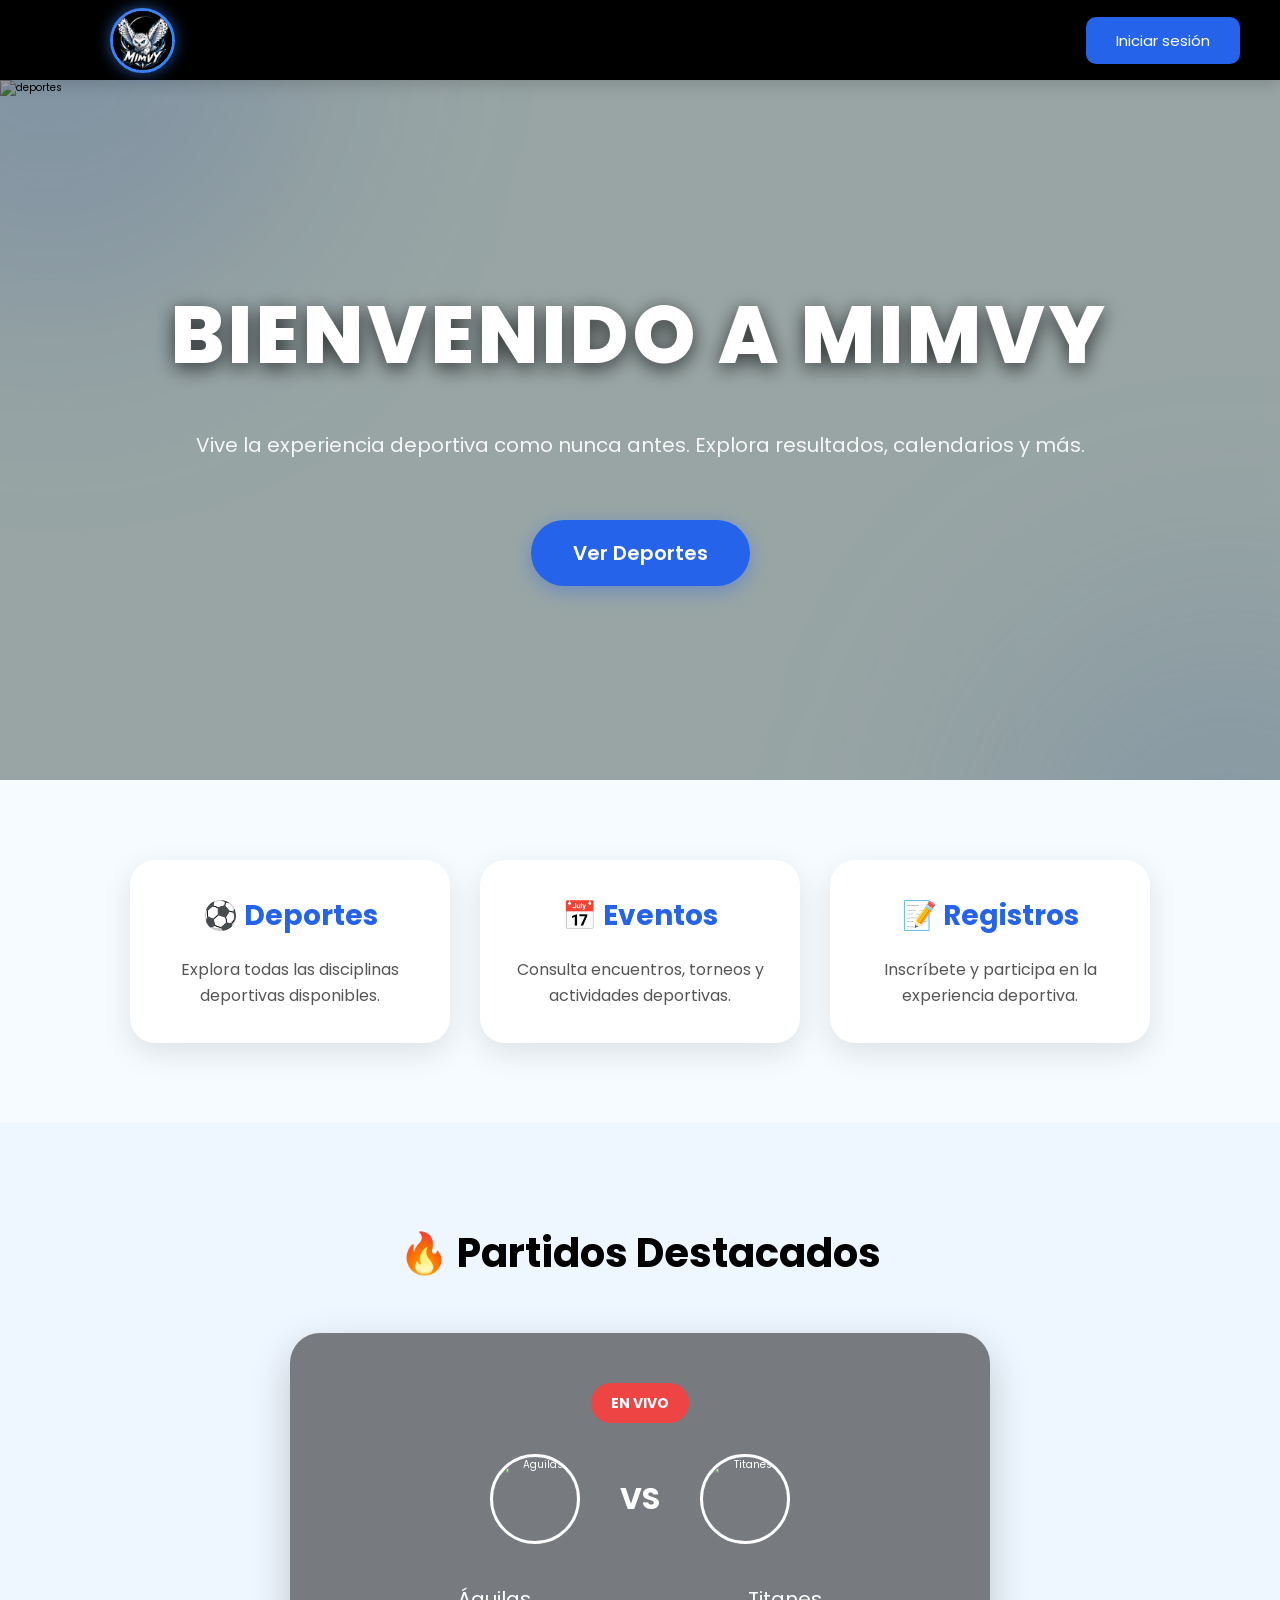
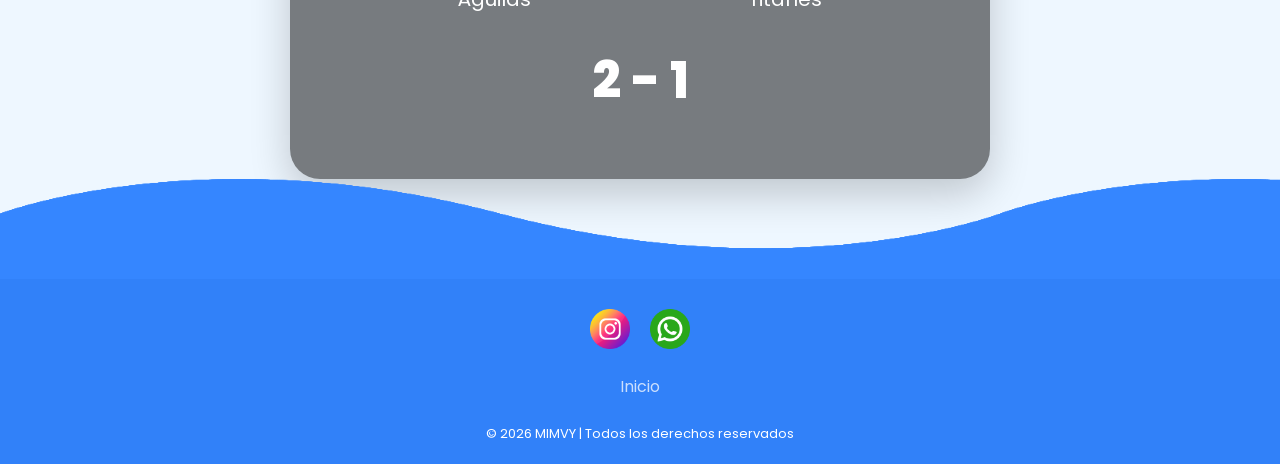
==== commit 975de082: "Agregué el logo en el buscador a todas las sesiones y cambios en el login" ====
--- a/inicio/index.html
+++ b/inicio/index.html
@@ -2,203 +2,407 @@
 <html lang="es">
 
 <head>
+
     <meta charset="UTF-8">
+
     <meta name="viewport" content="width=device-width, initial-scale=1.0">
+
     <title>MIMVY</title>
 
     <link rel="stylesheet" href="styles.css">
-
 
     <!-- Fuente -->
     <link rel="preconnect" href="https://fonts.googleapis.com">
+
     <link rel="preconnect" href="https://fonts.gstatic.com" crossorigin>
-    <link href="https://fonts.googleapis.com/css2?family=Poppins:wght@300;400;600&display=swap" rel="stylesheet">
+
+    <link href="https://fonts.googleapis.com/css2?family=Poppins:wght@300;400;600;800&display=swap" rel="stylesheet">
+    <link rel="icon" href="/Imagenes/buhos.ico">
+
 </head>
 
-<body> 
-
+<body>
+
+    <!-- HEADER -->
     <header>
-        <div style="display: flex; align-items: center; gap: 10px;">
-            <img src="/Imagenes/buho.jpg" alt="Buho" width="50" loading="lazy"> 
-            <h1>MIMVY</h1>
-        </div>
-        
-        <nav class="menu">
-            <a class="btn1" href="../inicio/login.html">Inicio</a>
-            <a class="btn1" href="/Deportes/deportes.html">Deportes</a>
-            <a class="btn1" href="">Horarios</a>
-            <a class="btn1" href="">Información</a>
-            <a class="btn1" href="/login/login.html">Inicio sesión</a>
-        </nav>
+
+        <img src="/imagenes-1/menu.png" alt="Menu" width="40" class="menu-icon">
+
+        <img src="/Imagenes/buho.jpg" alt="Buho" class="logo">
+
+        <a href="/login/login.html" class="login-btn">
+            Iniciar sesión
+        </a>
+
     </header>
 
 
-
-<body>
-
-    <header>
-
-        <img src="/imagenes-1/menu.png" alt="Menu" width="40" class="menu-icon">
-
-        <img src="/imagenes/buhos.ico" alt="Buho" width="70">
-
-        <a href="/login/login.html" class="login-btn">Iniciar sesión</a>
-
-    </header>
-
+    <!-- MENÚ LATERAL -->
     <nav class="menu">
 
-    <div class="menu-header">
-        <img src="/imagenes/buhos.ico" class="menu-logo">
-        <h2>MIMVY</h2>
-    </div>
-
-    <a href="/inicio/index.html">Inicio</a>
-
-    <div class="accordion">
-        <button class="accordion-btn">
-             Deportes
-            <span class="arrow">▼</span>
-        </button>
-
-        <div class="submenu">
-            <a href="#">Fútbol</a>
-            <a href="#">Baloncesto</a>
-            <a href="#">Voleibol</a>
-        </div>
-    </div>
-
-    <div class="accordion">
-        <button class="accordion-btn">
-            👥 Equipos
-            <span class="arrow">▼</span>
-        </button>
-
-        <div class="submenu">
-            <a href="#">Fútbol</a>
-            <a href="#">Baloncesto</a>
-            <a href="#">Voleibol</a>
-        </div>
-    </div>
-
-    <div class="accordion">
-        <button class="accordion-btn">
-            📅 Calendario
-            <span class="arrow">▼</span>
-        </button>
-
-        <div class="submenu">
-            <a href="#">Fútbol</a>
-            <a href="#">Baloncesto</a>
-            <a href="#">Voleibol</a>
-        </div>
-    </div>
-
-    <div class="accordion">
-        <button class="accordion-btn">
-            🏆 Resultados
-            <span class="arrow">▼</span>
-        </button>
-
-        <div class="submenu">
-            <a href="#">Fútbol</a>
-            <a href="#">Baloncesto</a>
-            <a href="#">Voleibol</a>
-        </div>
-    </div>
-
-    <div class="accordion">
-        <button class="accordion-btn">
-            📊 Clasificación
-            <span class="arrow">▼</span>
-        </button>
-
-        <div class="submenu">
-            <a href="#">Fútbol</a>
-            <a href="#">Baloncesto</a>
-            <a href="#">Voleibol</a>
-        </div>
-    </div>
-
-    <div class="accordion">
-        <button class="accordion-btn">
-            ℹ Información
-            <span class="arrow">▼</span>
-        </button>
-
-        <div class="submenu">
-            <a href="#">Reglamento</a>
-            <a href="#">Contacto</a>
-            <a href="#">Sobre torneo</a>
-        </div>
-    </div>
-
-</nav>
-
-<div class="overlay"></div>
-    <!-- CARRUSEL COMO FONDO DE SECCIÓN -->
+        <!-- Encabezado del menú lateral -->
+        <div class="menu-header">
+
+            <img src="/Imagenes/buhos.ico" class="menu-logo" alt="Logo">
+
+            <h2>MIMVY</h2>
+
+        </div>
+
+        <a href="/inicio/index.html">Inicio</a>
+
+        <div class="accordion">
+
+            <button class="accordion-btn">
+
+                Deportes
+
+                <span class="arrow">▼</span>
+
+            </button>
+
+            <div class="submenu">
+
+                <a href="#">Fútbol</a>
+
+                <a href="#">Baloncesto</a>
+
+                <a href="#">Voleibol</a>
+
+            </div>
+
+        </div>
+
+
+        <div class="accordion">
+
+            <button class="accordion-btn">
+
+                👥 Equipos
+
+                <span class="arrow">▼</span>
+
+            </button>
+
+            <div class="submenu">
+
+                <a href="#">Fútbol</a>
+
+                <a href="#">Baloncesto</a>
+
+                <a href="#">Voleibol</a>
+
+            </div>
+
+        </div>
+
+
+        <div class="accordion">
+
+            <button class="accordion-btn">
+
+                📅 Calendario
+
+                <span class="arrow">▼</span>
+
+            </button>
+
+            <div class="submenu">
+
+                <a href="#">Fútbol</a>
+
+                <a href="#">Baloncesto</a>
+
+                <a href="#">Voleibol</a>
+
+            </div>
+
+        </div>
+
+
+        <div class="accordion">
+
+            <button class="accordion-btn">
+
+                🏆 Resultados
+
+                <span class="arrow">▼</span>
+
+            </button>
+
+            <div class="submenu">
+
+                <a href="#">Fútbol</a>
+
+                <a href="#">Baloncesto</a>
+
+                <a href="#">Voleibol</a>
+
+            </div>
+
+        </div>
+
+
+        <div class="accordion">
+
+            <button class="accordion-btn">
+
+                📊 Clasificación
+
+                <span class="arrow">▼</span>
+
+            </button>
+
+            <div class="submenu">
+
+                <a href="#">Fútbol</a>
+
+                <a href="#">Baloncesto</a>
+
+                <a href="#">Voleibol</a>
+
+            </div>
+
+        </div>
+
+
+        <div class="accordion">
+
+            <button class="accordion-btn">
+
+                ℹ Información
+
+                <span class="arrow">▼</span>
+
+            </button>
+
+            <div class="submenu">
+
+                <a href="#">Reglamento</a>
+
+                <a href="#">Contacto</a>
+
+                <a href="#">Sobre torneo</a>
+
+            </div>
+
+        </div>
+
+    </nav>
+
+
+    <!-- OVERLAY -->
+    <div class="overlay"></div>
+
+
+    <!-- CARRUSEL -->
     <div class="carrusel">
+
         <!-- Capa de contenido sobre el fondo -->
         <div class="contenido-overlay">
+
             <h1>Bienvenido a MIMVY</h1>
-            <a class="btn1" href="/Deportes/deportes.html" style="background: var(--blue); color: white;">Ver Deportes</a>
-        </div>
-
-        <!-- Imágenes que rotan al fondo -->
+
+            <p class="subtexto">
+
+                Vive la experiencia deportiva como nunca antes.
+                Explora resultados, calendarios y más.
+
+            </p>
+
+            <a class="btn1" href="/Deportes/deportes.html">
+
+                Ver Deportes
+
+            </a>
+
+        </div>
+
+
+        <!-- Imágenes -->
         <ul>
-            <li>
-                <img src="/Imagenes/principal.png" alt="deportes" loading="lazy">
-            </li>
-            <li>
-                <img src="/Imagenes/Imagen-real.png" alt="futbol" loading="lazy">
-            </li>
-            <li>
-                <img src="/Imagenes/baloncesto.jpg" alt="baloncesto" loading="lazy">
-            </li>
-            <li>
-                <img src="/Imagenes/voleyball.jpg" alt="voleyball" loading="lazy">
-            </li>
+
+            <li>
+                <img src="/imagenes-1/basque-1.jpg" alt="deportes">
+            </li>
+
+            <li>
+                <img src="/Imagenes/Imagen-real.png" alt="futbol">
+            </li>
+
+            <li>
+                <img src="/imagenes-1/basquet-2.jpg" alt="baloncesto">
+            </li>
+
+            <li>
+                <img src="/imagenes-1/colegio.jfif" alt="voleibol">
+            </li>
+
+            <li>
+                <img src="/imagenes-1/ChatGPT Image 27 may 2026, 22_20_34 (1).png" alt="deportes">
+            </li>
+
+            <li>
+                <img src="/imagenes-1/futbol.jpg" alt="futbol">
+            </li>
+
         </ul>
+
     </div>
-     
-    <main>
-        <section id="inicio" class="inicio">
-            <h2>Explora nuestra plataforma</h2>
-        </section>
-        <section id="informacion" class="informacion">
-            <h2>Acerca de esta página</h2>
-        </section>
-        <section id="deportes" class="deportes">
-            <h2>Los deportes que tenemos</h2>
-        </section>
-        <section id="iniciar-sesion" class="iniciar-sesion">
-            <h2>Ingresa tu usuario y contraseña</h2>
-        </section>
-    </main>
-
+
+
+    <!-- TARJETAS -->
+    <section class="cards">
+
+        <div class="card">
+
+            <h2>⚽ Deportes</h2>
+
+            <p>
+                Explora todas las disciplinas deportivas disponibles.
+            </p>
+
+        </div>
+
+
+        <div class="card">
+
+            <h2>📅 Eventos</h2>
+
+            <p>
+                Consulta encuentros, torneos y actividades deportivas.
+            </p>
+
+        </div>
+
+
+        <div class="card">
+
+            <h2>📝 Registros</h2>
+
+            <p>
+                Inscríbete y participa en la experiencia deportiva.
+            </p>
+
+        </div>
+
+    </section>
+
+
+    <!-- PARTIDOS -->
+    <section class="partidos">
+
+        <h2 class="titulo-partidos">
+
+            🔥 Partidos Destacados
+
+        </h2>
+
+
+        <div class="contenedor-partidos">
+
+            <div class="partido-card">
+
+                <div class="fondo-partido">
+
+                    <span class="estado vivo">
+
+                        EN VIVO
+
+                    </span>
+
+
+                    <div class="logos">
+
+                        <img src="/Imagenes/aguilas.png" alt="Aguilas">
+
+                        <span>VS</span>
+
+                        <img src="/Imagenes/titanes.png" alt="Titanes">
+
+                    </div>
+
+
+                    <div class="nombres">
+
+                        <p>Águilas</p>
+
+                        <p>Titanes</p>
+
+                    </div>
+
+
+                    <div class="marcador">
+
+                        2 - 1
+
+                    </div>
+
+                </div>
+
+            </div>
+
+        </div>
+
+    </section>
+
+
+    <!-- FOOTER -->
     <footer>
+
         <div class="ondas">
+
             <div class="onda" id="onda1"></div>
+
             <div class="onda" id="onda2"></div>
+
             <div class="onda" id="onda3"></div>
+
             <div class="onda" id="onda4"></div>
-        </div>
+
+        </div>
+
+
         <ul class="social-icon">
-            <li>
+
+            <li>
+
                 <a href="https://www.instagram.com/mimvy_?igsh=NXpqemkydmVudzBk" target="_blank">
+
                     <img src="/Imagenes/instagram.png" alt="Instagram">
+
                 </a>
-            </li>
-            <li>
+
+            </li>
+
+
+            <li>
+
                 <a href="https://wa.me/573015488862" target="_blank">
+
                     <img src="/Imagenes/whatsapp.png" alt="WhatsApp">
+
                 </a>
-            </li>
+
+            </li>
+
         </ul>
+
+
         <ul class="menu-footer">
-            <li><a href="#inicio">Inicio</a></li>
+
+            <li>
+                <a href="#inicio">Inicio</a>
+            </li>
+
         </ul>
-        <p>&copy; 2026 MIMVY | Todos los derechos reservados</p>
+
+        <p>
+
+            &copy; 2026 MIMVY | Todos los derechos reservados
+
+        </p>
+
     </footer>
 
 
--- a/inicio/styles.css
+++ b/inicio/styles.css
@@ -1,107 +1,186 @@
-
-/* --- VARIABLES Y RESET --- */
-:root {
-    --blue: #8fd3ff;
-}
-
-* {
-    margin: 0;
-    padding: 0;
-    box-sizing: border-box;
-    font-family: 'Poppins', Arial, sans-serif;
-}
-
-html {
-    font-size: 62.5%;
-    scroll-behavior: smooth;
-    scroll-padding-top: 6rem;
-    overflow-x: hidden;
-}
-
-body {
-    background-color: #eafdfc;
-    margin: 0;
-}
-
 /* Reset general */
 *{
+
 margin:0;
+
 padding:0;
+
 box-sizing:border-box;
+
 font-family:'Poppins',sans-serif;
-}
+
+}
+
+
+/* VARIABLES */
+:root{
+
+--blue:#2563eb;
+
+}
+
+
+/* HTML */
+html{
+
+font-size:62.5%;
+
+scroll-behavior:smooth;
+
+overflow-x:hidden;
+
+}
+
+
+/* BODY */
+body{
+
+background-color:#eafdfc;
+
+min-height:100vh;
+
+overflow-x:hidden;
+
+}
+
+
+/* LINKS */
+a{
+
+text-decoration:none;
+
+}
+
 
 /* HEADER */
 header{
+
 position:fixed;
+
 top:0;
 left:0;
 right:0;
 
 height:80px;
-background:#c8dcf7;
+
+background:#000000;
 
 display:flex;
+
 align-items:center;
+
 justify-content:space-between;
 
 padding:0 20px;
+
 gap:60px;
 
 z-index:1000;
 
 box-shadow:0 5px 15px rgba(0,0,0,.15);
+
 }
 
 
 /* HAMBURGUESA */
 .menu-icon{
+
 width:30px;
+
 cursor:pointer;
+
 position:relative;
+
 z-index:2000;
+
 transition:.25s ease;
-}
+
+}
+
 
 /* crece al pasar mouse */
 .menu-icon:hover{
+
 transform:scale(1.08);
-}
+
+}
+
 
 /* se hunde al click */
 .menu-icon:active{
+
 transform:scale(.92);
+
+}
+
+
+/* LOGIN */
+.login-btn{
+
+margin-left:auto;
+
+margin-right:20px;
+
+text-decoration:none;
+
+color:white;
+
+background:#2563eb;
+
+padding:12px 30px;
+
+border-radius:10px;
+
+transition:.3s;
+
+font-size:1.5rem;
+
+}
+
+
+/* hover login */
+.login-btn:hover{
+
+background:#1d4ed8;
+
+transform:scale(1.08);
+
 }
 
 
 /* LOGO */
 .logo{
+
 height:65px;
+
 width:65px;
+
 border-radius:100%;
+
 object-fit:cover;
-}
-
-
-/* LOGIN */
-.login-btn{
-
-margin-left:auto;
-text-decoration:none;
-color:white;
-background:#2563eb;
-padding:12px 18px;
-border-radius:10px;
-transition:.3s;
-}
-
-.login-btn:hover{
-background:#1d4ed8;
+
+/* borde azul */
+border:3px solid #3b82f6;
+
+/* brillo suave */
+box-shadow:0 0 15px rgba(59,130,246,.6);
+
+transition:.3s ease;
+
+}
+
+
+/*Cuando pasa el mause se agranda el logo*/
+.logo:hover{
+
+transform:scale(1.08);
+
 }
 
 
 /* SIDEBAR / barra lateral*/
 .menu{
+
 position:fixed;
 
 top:0;
@@ -110,24 +189,31 @@
 left:-320px;
 
 width:320px;
+
 height:100vh;
+
 overflow-y:auto;
+
 background:linear-gradient(180deg,#111827,#1e293b);
 
 padding-top:30px;
 
 display:flex;
+
 flex-direction:column;
 
 transition:.45s ease;
 
 z-index:1001;
+
 }
 
 
 /* cuando JS agrega active */
 .menu.active{
+
 left:0;
+
 }
 
 
@@ -140,6 +226,7 @@
 padding:18px 25px;
 
 border:none;
+
 background:none;
 
 color:white;
@@ -149,12 +236,15 @@
 cursor:pointer;
 
 display:flex;
+
 justify-content:space-between;
+
 align-items:center;
 
-font-size:16px;
+font-size:1.6rem;
 
 transition:.3s;
+
 }
 
 
@@ -167,6 +257,7 @@
 padding-left:35px;
 
 border-left:4px solid #2563eb;
+
 }
 
 
@@ -180,30 +271,39 @@
 background:#22304d;
 
 transition:max-height .45s ease;
+
 }
 
 
 /* links internos */
 .submenu a{
+
 padding-left:55px;
+
 }
 
 
 /* flecha */
 .arrow{
+
 transition:.35s;
+
 }
 
 
 /* gira flecha */
 .accordion.active .arrow{
+
 transform:rotate(180deg);
+
 }
 
 
 /* abre submenu */
 .accordion.active .submenu{
+
 max-height:300px;
+
 }
 
 
@@ -223,14 +323,19 @@
 transition:.35s;
 
 z-index:999;
+
 }
 
 
 /* visible */
 .overlay.active{
+
 opacity:1;
+
 pointer-events:auto;
-}
+
+}
+
 
 /* Encabezado del menú lateral */
 .menu-header{
@@ -257,13 +362,16 @@
 border-bottom:1px solid rgba(255,255,255,.1);
 
 }
+
+
 /*Modifica el tamaño del texto dentro del menú */
 .menu-header h2{
-    font-family:'Poppins', sans-serif;
-    font-size:28px;
-    font-weight:400;
-}
-
+
+font-size:2.8rem;
+
+font-weight:400;
+
+}
 
 
 /* Imagen del logo dentro del menú */
@@ -280,294 +388,865 @@
 
 /* recorta y ajusta imagen sin deformarla */
 object-fit:cover;
+
 position:relative;
+
 top:-3px;
-}
+
+border:2px solid #60a5fa;
+
+box-shadow:
+0 0 10px rgba(96,165,250,.7),
+0 0 20px rgba(59,130,246,.5);
+
+}
+
+
+/* BOTON PRINCIPAL */
+.btn1{
+
+margin-top:30px;
+
+background:#2563eb;
+
+padding:18px 42px;
+
+border-radius:40px;
+
+font-size:2rem;
+
+font-weight:600;
+
+transition:.35s ease;
+
+color:white;
+
+box-shadow:0 5px 20px rgba(37,99,235,.4);
+
+}
+
+
+/* hover boton */
+.btn1:hover{
+
+transform:scale(1.08);
+
+background:#1d4ed8;
+
+}
+
+
+/* --- CARRUSEL --- */
+.carrusel{
+
+position:relative;
+
+width:100%;
+
+height:700px;
+
+margin-top:80px;
+
+overflow:hidden;
+
+}
+
+
+/* Esta es la capa que va sobre las imágenes */
+.contenido-overlay{
+
+position:absolute;
+
+top:0;
+left:0;
+
+width:100%;
+height:100%;
+
+z-index:10;
+
+display:flex;
+
+flex-direction:column;
+
+justify-content:center;
+
+align-items:center;
+
+background:rgba(0,0,0,.35);
+
+color:white;
+
+text-align:center;
+
+padding:20px;
+
+}
+
+
+/* TITULO */
+.contenido-overlay h1{
+
+font-size:8rem;
+
+font-weight:800;
+
+letter-spacing:4px;
+
+text-transform:uppercase;
+
+margin-bottom:35px;
+
+text-shadow:0 5px 20px rgba(0,0,0,.7);
+
+animation:aparecer 2s ease;
+
+}
+
+
+/* SUBTEXTO */
+.subtexto{
+
+font-size:2rem;
+
+margin-bottom:30px;
+
+opacity:.9;
+
+animation:aparecer 2.5s ease;
+
+}
+
+
+/* CONTENEDOR IMAGENES */
+.carrusel ul{
+
+display:flex;
+
+padding:0;
+
+margin:0;
+
+width:600%;
+
+height:100%;
+
+animation:carrusel 24s infinite ease-in-out;
+
+}
+
+
+/* CADA SLIDE */
+.carrusel li{
+
+width:100%;
+
+height:100%;
+
+flex-shrink:0;
+
+list-style:none;
+
+}
+
+
+/* IMAGENES */
+.carrusel img{
+
+width:100vw;
+
+height:100%;
+
+object-fit:cover;
+
+object-position:center;
+
+display:block;
+
+animation:zoom 24s infinite alternate;
+
+}
+
+
+/* CONTENEDOR TARJETAS */
+.cards{
+
+display:flex;
+
+justify-content:center;
+
+gap:30px;
+
+padding:80px 40px;
+
+flex-wrap:wrap;
+
+background:#f5fbff;
+
+}
+
+
+/* TARJETA */
+.card{
+
+background:white;
+
+width:320px;
+
+padding:35px;
+
+border-radius:25px;
+
+box-shadow:0 10px 30px rgba(0,0,0,.1);
+
+transition:.4s ease;
+
+text-align:center;
+
+}
+
+
+/* EFECTO */
+.card:hover{
+
+transform:translateY(-12px) scale(1.03);
+
+box-shadow:0 20px 40px rgba(0,0,0,.18);
+
+}
+
+
+/* TITULO */
+.card h2{
+
+font-size:2.8rem;
+
+margin-bottom:20px;
+
+color:#2563eb;
+
+}
+
+
+/* TEXTO */
+.card p{
+
+font-size:1.6rem;
+
+color:#555;
+
+line-height:1.6;
+
+}
+
+
+/* PARTIDOS */
+.partidos{
+
+padding:100px 40px;
+
+background:#eef7ff;
+
+text-align:center;
+
+}
+
+
+/* TITULO */
+.titulo-partidos{
+
+font-size:4rem;
+
+margin-bottom:50px;
+
+}
+
+
+/* CARD */
+.partido-card{
+
+width:700px;
+
+max-width:100%;
+
+margin:auto;
+
+border-radius:30px;
+
+overflow:hidden;
+
+box-shadow:0 15px 40px rgba(0,0,0,.2);
+
+transition:.4s ease;
+
+}
+
+
+/* HOVER */
+.partido-card:hover{
+
+transform:scale(1.02);
+
+}
+
+
+/* FONDO */
+.fondo-partido{
+
+background:
+linear-gradient(rgba(0,0,0,.5), rgba(0,0,0,.5)),
+url('/Imagenes/cancha.jpg');
+
+background-size:cover;
+
+background-position:center;
+
+padding:60px;
+
+color:white;
+
+}
+
+
+/* ESTADO */
+.estado{
+
+background:#ef4444;
+
+padding:10px 20px;
+
+border-radius:30px;
+
+font-size:1.4rem;
+
+font-weight:700;
+
+}
+
+
+/* LOGOS */
+.logos{
+
+display:flex;
+
+justify-content:center;
+
+align-items:center;
+
+gap:40px;
+
+margin:40px 0;
+
+}
+
+
+/* IMAGENES */
+.logos img{
+
+width:90px;
+
+height:90px;
+
+object-fit:cover;
+
+border-radius:50%;
+
+border:3px solid white;
+
+}
+
+
+/* VS */
+.logos span{
+
+font-size:3rem;
+
+font-weight:700;
+
+}
+
+
+/* NOMBRES */
+.nombres{
+
+display:flex;
+
+justify-content:space-around;
+
+font-size:2rem;
+
+margin-bottom:30px;
+
+}
+
+
+/* MARCADOR */
+.marcador{
+
+font-size:5rem;
+
+font-weight:800;
+
+}
+
+
+/* FOOTER */
+footer{
+
+position:relative;
+
+width:100%;
+
+background:rgb(49,129,249);
+
+min-height:100px;
+
+padding:20px 50px;
+
+display:flex;
+
+justify-content:center;
+
+align-items:center;
+
+flex-direction:column;
+
+margin-top:auto;
+
+}
+
+
+/* ICONOS */
+footer .social-icon,
+footer .menu-footer{
+
+display:flex;
+
+justify-content:center;
+
+align-items:center;
+
+margin:10px 0;
+
+flex-wrap:wrap;
+
+padding:0;
+
+list-style:none;
+
+}
+
+
+/* ICONOS */
+footer .social-icon li a img{
+
+width:40px;
+
+height:40px;
+
+margin:0 10px;
+
+transition:.5s;
+
+}
+
+
+/* hover iconos */
+footer .social-icon li a:hover{
+
+transform:translateY(-10px);
+
+}
+
+
+/* menu footer */
+footer .menu-footer li a{
+
+font-size:1.6rem;
+
+margin:0 10px;
+
+color:#fff;
+
+opacity:.75;
+
+}
+
+
+/* hover */
+footer .menu-footer li a:hover{
+
+opacity:1;
+
+}
+
+
+/* texto */
+footer p{
+
+color:#fff;
+
+margin-top:15px;
+
+font-size:1.3rem;
+
+}
+
+
+/* ONDAS */
+footer .onda{
+
+position:absolute;
+
+top:-100px;
+
+left:0;
+
+width:100%;
+
+height:100px;
+
+background:url(/Imagenes/wave.png);
+
+background-size:1000px 100px;
+
+}
+
+
+footer #onda1{
+
+z-index:1000;
+
+opacity:1;
+
+bottom:0;
+
+animation:animateWave 4s linear infinite;
+
+}
+
+
+footer #onda2{
+
+z-index:999;
+
+opacity:.5;
+
+bottom:10px;
+
+animation:animateWave_02 4s linear infinite;
+
+}
+
+
+footer #onda3{
+
+z-index:1000;
+
+opacity:.2;
+
+bottom:15px;
+
+animation:animateWave 3s linear infinite;
+
+}
+
+
+footer #onda4{
+
+z-index:999;
+
+opacity:.7;
+
+bottom:20px;
+
+animation:animateWave_02 3s linear infinite;
+
+}
+
+
+/* LUCES DE FONDO */
+body::before{
+
+content:"";
+
+position:fixed;
+
+top:-200px;
+left:-200px;
+
+width:500px;
+height:500px;
+
+background:rgba(37,99,235,.18);
+
+filter:blur(120px);
+
+border-radius:50%;
+
+z-index:-1;
+
+}
+
+
+body::after{
+
+content:"";
+
+position:fixed;
+
+bottom:-200px;
+right:-200px;
+
+width:500px;
+height:500px;
+
+background:rgba(59,130,246,.15);
+
+filter:blur(120px);
+
+border-radius:50%;
+
+z-index:-1;
+
+}
+
+
+/* ANIMACION APARECER */
+@keyframes aparecer{
+
+from{
+
+opacity:0;
+
+transform:translateY(40px);
+
+}
+
+to{
+
+opacity:1;
+
+transform:translateY(0);
+
+}
+
+}
+
+
+/* EFECTO ZOOM */
+@keyframes zoom{
+
+from{
+
+transform:scale(1);
+
+}
+
+to{
+
+transform:scale(1.08);
+
+}
+
+}
+
+
+/* ANIMACION CARRUSEL */
+@keyframes carrusel{
+
+0%{
+margin-left:0;
+}
+
+15%{
+margin-left:0;
+}
+
+20%{
+margin-left:-100%;
+}
+
+35%{
+margin-left:-100%;
+}
+
+40%{
+margin-left:-200%;
+}
+
+55%{
+margin-left:-200%;
+}
+
+60%{
+margin-left:-300%;
+}
+
+75%{
+margin-left:-300%;
+}
+
+80%{
+margin-left:-400%;
+}
+
+90%{
+margin-left:-400%;
+}
+
+95%{
+margin-left:-500%;
+}
+
+100%{
+margin-left:-500%;
+}
+
+}
+
+
+/* ANIMACION ONDAS */
+@keyframes animateWave{
+
+0%{
+background-position-x:1000px;
+}
+
+100%{
+background-position-x:0px;
+}
+
+}
+
+
+@keyframes animateWave_02{
+
+0%{
+background-position-x:0px;
+}
+
+100%{
+background-position-x:1000px;
+}
+
+}
+
+
+/* RESPONSIVE */
+@media (max-width:991px){
+
+.carrusel{
+
+height:500px;
+
+}
+
+.contenido-overlay h1{
+
+font-size:5rem;
+
+}
+
+.partido-card{
+
+width:100%;
+
+}
+
+}
+
 
 @media (max-width:768px){
 
 header{
+
 gap:15px;
+
 padding:0 15px;
-}
-
-.logo{
-width:50px;
-height:50px;
+
 }
 
 .menu{
+
 width:260px;
+
 left:-260px;
+
 }
 
 .menu-header h2{
-font-size:22px;
-}
-
-.login-btn{
-padding:10px 14px;
-font-size:14px;
-}
-}
-
-
-/* --- VARIABLES Y RESET --- */
-:root {
-    --blue: #8fd3ff;
-}
-
-
-
-html {
-    font-size: 62.5%;
-    scroll-behavior: smooth;
-    scroll-padding-top: 6rem;
-    overflow-x: hidden;
-}
-
-body {
-    background-color: #eafdfc;
-    margin: 0;
-
-    display: flex;
-    flex-direction: column;
-    min-height: 100vh;
-}
-
-
-/* --- HEADER Y NAVEGACIÓN --- */
-header {
-    position: fixed;
-    top: 0;
-    left: 0;
-    right: 0;
-    background: #fff;
-    padding: 2rem;
-    display: flex;
-    align-items: center;
-    justify-content: space-between;
-    z-index: 1000;
-    box-shadow: 0 2px 10px rgba(0,0,0,0.1);
-}
-
-.menu {
-    display: flex;
-    gap: 15px;
-    margin-left: 40px;
-}
-
-a {
-    color: black;
-    font-weight: 600;
-    text-decoration: none;
-}
-
-.btn1 {
-    overflow: hidden;
-    position: relative;
-    font-size: 15px;
-    background-color: rgba(0,0,0,0.1);
-    box-shadow: 0px 4px 10px rgba(0,0,0,0.1);
-    padding: 10px 20px;
-    border-radius: 30px;
-    display: inline-block;
-    transition: 0.3s;
-}
-
-.btn1:hover {
-    background-color: var(--blue);
-    color: rgb(255, 243, 243);
-}
-
-
-
-a {
-    color: black;
-    font-weight: 600;
-    text-decoration: none;
-}
-
-.btn1 {
-    overflow: hidden;
-    position: relative;
-    font-size: 15px;
-    background-color: rgba(0,0,0,0.1);
-    box-shadow: 0px 4px 10px rgba(0,0,0,0.1);
-    padding: 10px 20px;
-    border-radius: 30px;
-    display: inline-block;
-    transition: 0.3s;
-}
-
-.btn1:hover {
-    background-color: var(--blue);
-    color: rgb(255, 243, 243);
-}
-
-
-/* --- CARRUSEL COMO FONDO (CORRECCIÓN) --- */
-.carrusel {
-    position: relative; /* Necesario para que el contenido flote dentro */
-    width: 100%;
-    height: 500px;      /* Altura de la sección del fondo */
-    margin-top: 80px;   /* Para que no lo tape el header fixed */
-    overflow: hidden;
-}
-
-/* Esta es la capa que va sobre las imágenes */
-.contenido-overlay {
-    position: absolute;
-    top: 0;
-    left: 0;
-    width: 100%;
-    height: 100%;
-    z-index: 10;
-    display: flex;
-    flex-direction: column;
-    justify-content: center;
-    align-items: center;
-    background: rgba(0, 0, 0, 0.3); /* Oscurece un poco la imagen para leer el texto */
-    color: white;
-    text-align: center;
-}
-
-.contenido-overlay h1 {
-    font-size: 4rem;
-    margin-bottom: 20px;
-    text-shadow: 2px 2px 10px rgba(0,0,0,0.5);
-}
-
-.carrusel ul {
-    display: flex;
-    padding: 0;
-    width: 400%;
-    height: 100%;
-    animation: carrusel 20s infinite alternate ease-in-out;
-}
-
-.carrusel li {
-    width: 100%;
-    height: 100%;
-    list-style: none;
-}
-
-.carrusel img {
-    width: 100vw;
-    height: 100%;
-    object-fit: cover; /* Clave para que la imagen no se deforme al ser fondo */
-}
-
-@keyframes carrusel {
-    0% { margin-left: 0; }
-    20% { margin-left: 0; }
-    25% { margin-left: -100%; }
-    45% { margin-left: -100%; }
-    50% { margin-left: -200%; }
-    70% { margin-left: -200%; }
-    75% { margin-left: -300%; }
-    100% { margin-left: -300%; }
-}
-
-/* --- MAIN Y SECCIONES --- */
-main {
-    padding: 20px;
-    margin-bottom: 50px;
-}
-
-section {
-    padding: 40px 0;
-    text-align: center;
-}
-
-section h2 {
-    font-size: 2.5rem;
-}
-
-/* --- FOOTER CON ONDAS --- */
-footer {
-    position: relative;
-    width: 100%;
-    background: rgb(49, 129, 249);
-    min-height: 100px;
-    padding: 20px 50px;
-    display: flex;
-    justify-content: center;
-    align-items: center;
-    flex-direction: column;
-    margin-top: auto;
-}
-
-footer .social-icon, footer .menu-footer {
-    display: flex;
-    justify-content: center;
-    align-items: center;
-    margin: 10px 0;
-    flex-wrap: wrap;
-    padding: 0;
-    list-style: none;
-}
-
-footer .social-icon li a img {
-    width: 40px;
-    height: 40px;
-    margin: 0 10px;
-    transition: 0.5s;
-}
-
-footer .social-icon li a:hover {
-    transform: translateY(-10px);
-}
-
-footer .menu-footer li a {
-    font-size: 1.2em;
-    margin: 0 10px;
-    color: #fff;
-    opacity: 0.75;
-}
-
-footer .menu-footer li a:hover {
-    opacity: 1;
-}
-
-footer p {
-    color: #fff;
-    margin-top: 15px;
-    font-size: 1.1em;
-}
-
-/* ONDAS ANIMADAS */
-footer .onda {
-    position: absolute;
-    top: -100px;
-    left: 0;
-    width: 100%;
-    height: 100px;
-    background: url(/Imagenes/wave.png);
-    background-size: 1000px 100px;
-}
-
-footer #onda1 { z-index: 1000; opacity: 1; bottom: 0; animation: animateWave 4s linear infinite; }
-footer #onda2 { z-index: 999; opacity: 0.5; bottom: 10px; animation: animateWave_02 4s linear infinite; }
-footer #onda3 { z-index: 1000; opacity: 0.2; bottom: 15px; animation: animateWave 3s linear infinite; }
-footer #onda4 { z-index: 999; opacity: 0.7; bottom: 20px; animation: animateWave_02 3s linear infinite; }
-
-@keyframes animateWave {
-    0% { background-position-x: 1000px; }
-    100% { background-position-x: 0px; }
-}
-
-@keyframes animateWave_02 {
-    0% { background-position-x: 0px; }
-    100% { background-position-x: 1000px; }
-}
-
-/* --- RESPONSIVE --- */
-@media(max-width:991px){
-    .carrusel {
-        height: 350px;
-    }
-    .contenido-overlay h1 {
-        font-size: 2.5rem;
-    }
-}
+
+font-size:2.2rem;
+
+}
+
+.contenido-overlay h1{
+
+font-size:3.5rem;
+
+}
+
+.subtexto{
+
+font-size:1.5rem;
+
+}
+
+.carrusel{
+
+height:420px;
+
+}
+
+.cards{
+
+padding:60px 20px;
+
+}
+
+.card{
+
+width:100%;
+
+}
+
+.logos{
+
+gap:20px;
+
+}
+
+.logos img{
+
+width:70px;
+
+height:70px;
+
+}
+
+.titulo-partidos{
+
+font-size:3rem;
+
+}
+
+.marcador{
+
+font-size:4rem;
+
+}
+
+.fondo-partido{
+
+padding:40px 20px;
+
+}
+
+footer{
+
+padding:20px;
+
+}
+
+}
